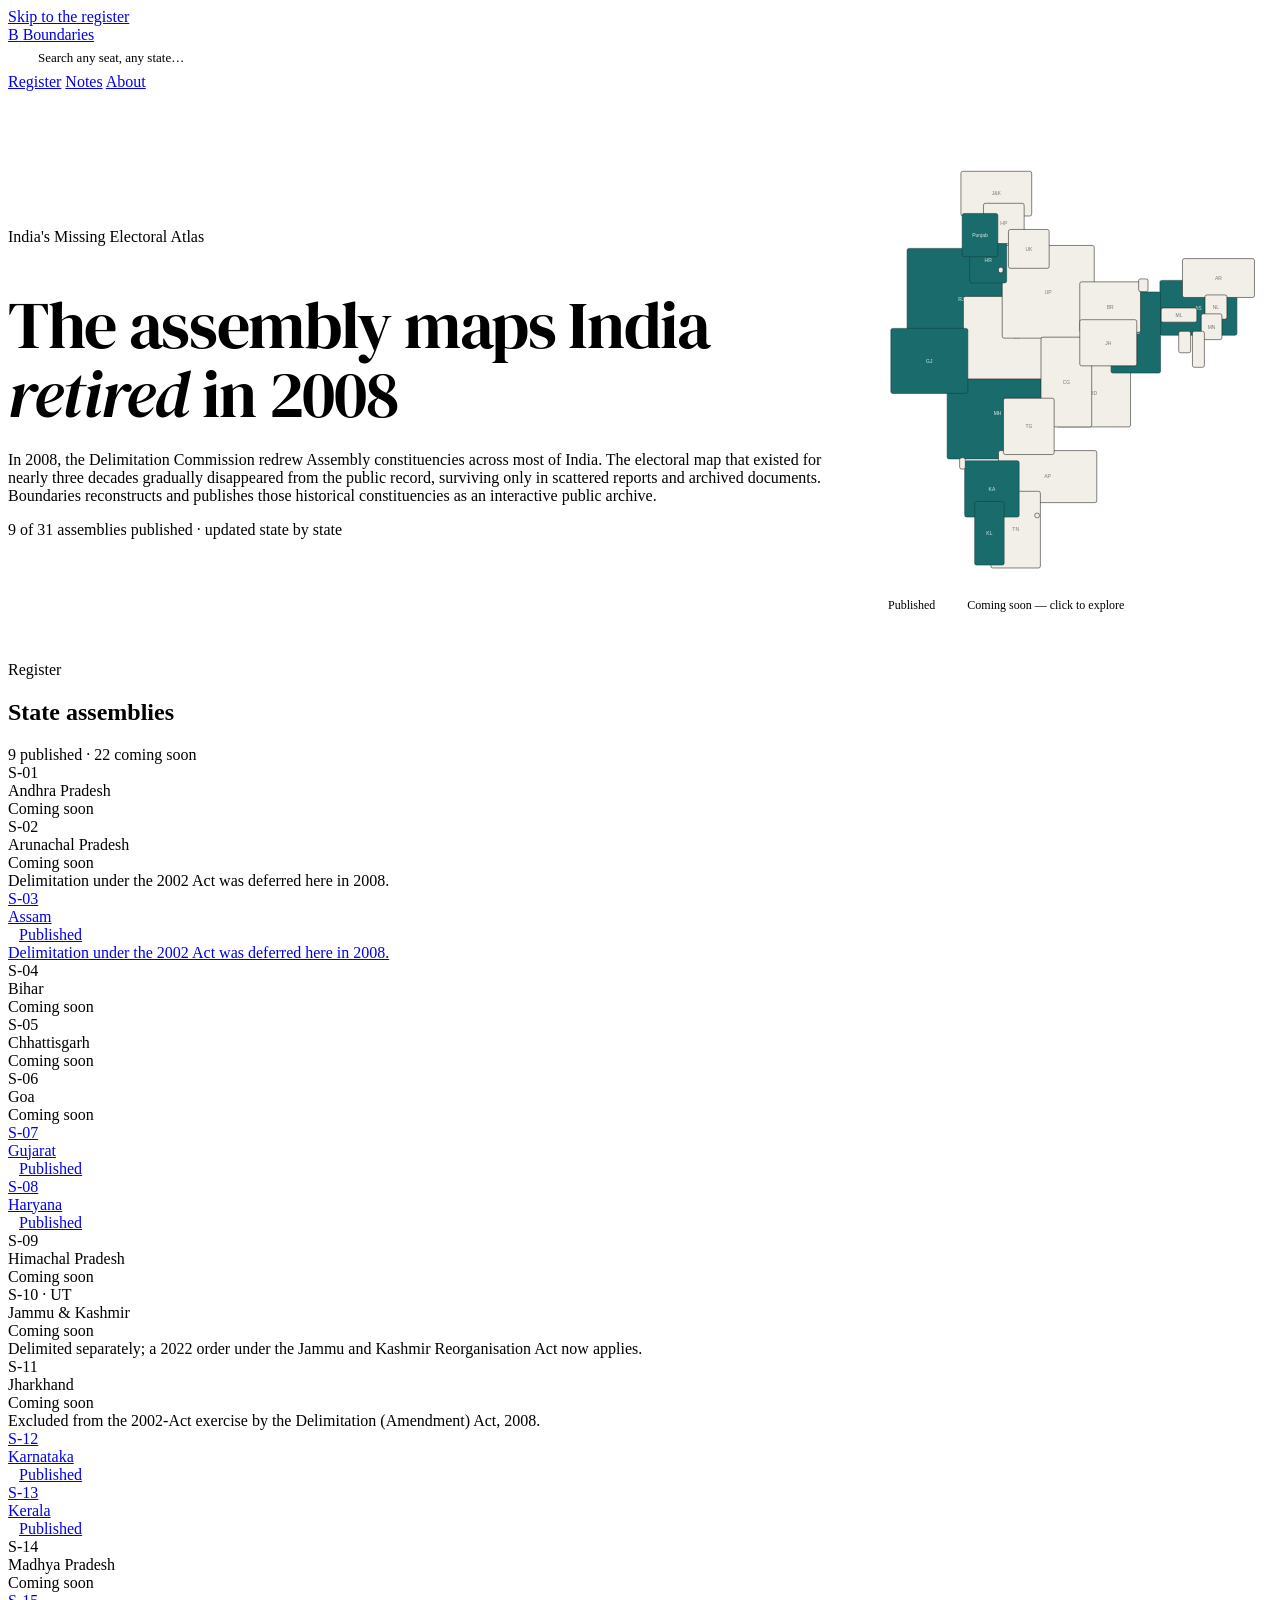
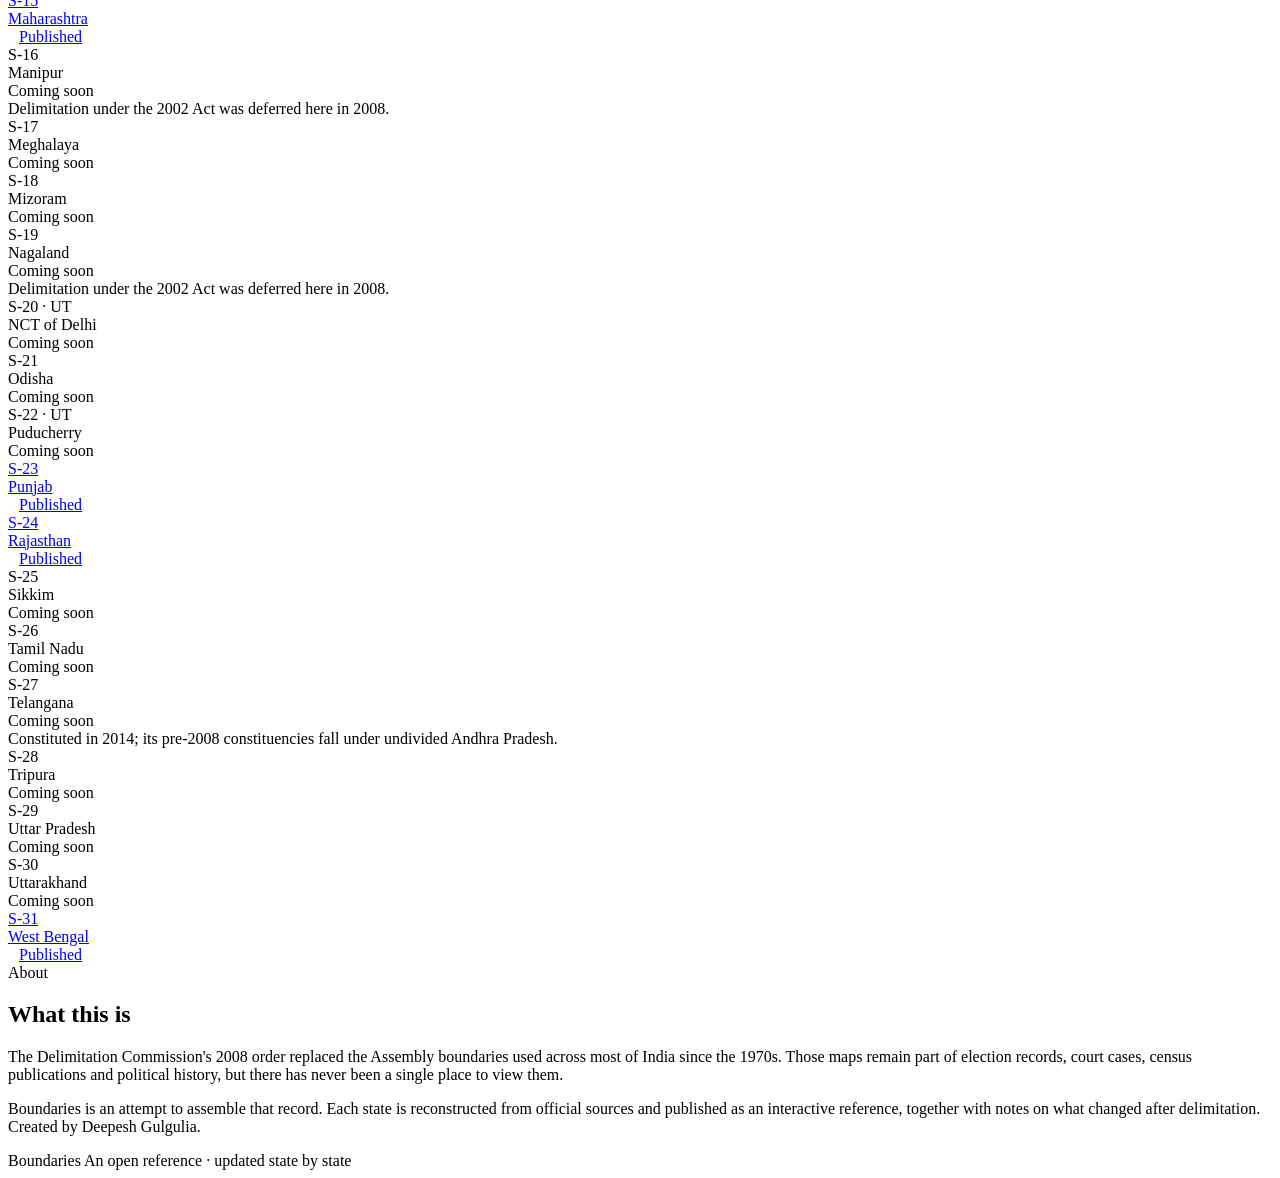
==== index.html @ ae315639 "Update index.html" ====
<!DOCTYPE html>
<html lang="en">
<head>
  <script defer src="https://cloud.umami.is/script.js" data-website-id="44fb1463-bfb2-4df5-adab-01e2e75f5865"></script>
  <meta charset="utf-8">
  <meta name="viewport" content="width=device-width, initial-scale=1">
  <title>Boundaries — Pre-2008 delimitation maps of India's state assemblies</title>
  <meta name="description" content="An open reference publishing the electoral maps of India's state legislative assemblies as they stood before the 2008 delimitation, one state at a time.">
  <link rel="icon" href="data:image/svg+xml,%3Csvg xmlns='http://www.w3.org/2000/svg' viewBox='0 0 32 32'%3E%3Crect width='32' height='32' rx='5' fill='%231c1a16'/%3E%3Ctext x='16' y='25' text-anchor='middle' font-family='Georgia,serif' font-size='20' fill='%23faf8f5'%3EB%3C/text%3E%3C/svg%3E">
  <link rel="preconnect" href="https://fonts.googleapis.com">
  <link rel="preconnect" href="https://fonts.gstatic.com" crossorigin>
  <link href="https://fonts.googleapis.com/css2?family=DM+Serif+Display:ital@0;1&family=Inter:wght@400;500;600&family=JetBrains+Mono:wght@400;500&display=swap" rel="stylesheet">
  <link rel="stylesheet" href="assets/styles.css">
  <style>
    .hero-grid {
      display: grid;
      grid-template-columns: 1fr 400px;
      gap: 48px;
      align-items: center;
      padding: 64px 0 48px;
    }
    @media (max-width: 880px) {
      .hero-grid { grid-template-columns: 1fr; }
      .hero-map-col { max-width: 320px; margin: 0 auto; }
    }

    /* animated title */
    .hero-title {
      font-family: 'DM Serif Display', Georgia, serif;
      font-weight: 400;
      font-size: clamp(40px, 5.5vw, 66px);
      line-height: 1.05;
      letter-spacing: -0.02em;
      margin-bottom: 22px;
    }
    .hero-title .w {
      display: inline-block;
      opacity: 0;
      transform: translateY(28px);
      animation: wr 0.55s cubic-bezier(0.22,1,0.36,1) forwards;
    }
    .hero-title .w:nth-child(1){animation-delay:.04s}
    .hero-title .w:nth-child(2){animation-delay:.12s}
    .hero-title .w:nth-child(3){animation-delay:.20s}
    .hero-title .w:nth-child(4){animation-delay:.28s}
    .hero-title .w:nth-child(5){animation-delay:.38s}
    .hero-title .w:nth-child(6){animation-delay:.48s}
    .hero-title .w.it { font-style: italic; color: var(--teal); }
    @keyframes wr { to { opacity:1; transform:translateY(0); } }
    @media (prefers-reduced-motion:reduce) { .hero-title .w { opacity:1; transform:none; animation:none; } }

    /* India map */
    .india-map-wrap { position: relative; }
    .india-map-wrap svg { width:100%; height:auto; display:block; }
    .map-tip {
      position: absolute;
      background: var(--ink);
      color: var(--bg);
      font-family: var(--sans);
      font-size: 12px;
      font-weight: 500;
      padding: 6px 10px;
      border-radius: var(--r);
      pointer-events: none;
      display: none;
      white-space: nowrap;
      z-index: 10;
      box-shadow: 0 4px 12px rgba(0,0,0,0.2);
    }
    .map-tip small { display:block; font-family:var(--mono); font-size:10px; opacity:.6; margin-top:2px; }
    .map-legend {
      display: flex; gap: 16px; margin-top: 12px; flex-wrap: wrap;
    }
    .map-legend span {
      display: flex; align-items: center; gap: 6px;
      font-size: 12px; color: var(--ink-70);
    }
    .dot {
      width: 10px; height: 10px; border-radius: 2px;
      border: 0.75px solid var(--ink-18);
    }
    .dot-live { background: var(--teal); border-color: #0f4040 !important; }
    .dot-soon { background: var(--surface); }

    /* improved figures */
    .figures .v { font-size: 38px !important; letter-spacing: -0.02em; }

    /* live card */
    .state-card.is-live {
      border-color: var(--teal);
      background: linear-gradient(135deg, var(--teal-lt) 0%, var(--surface) 100%);
    }
    a.state-card.is-live:hover {
      border-color: var(--teal);
      box-shadow: 0 4px 20px rgba(26,107,107,0.14);
    }
    .state-card.is-live .stamp::before {
      content: '';
      width: 6px; height: 6px;
      border-radius: 50%;
      background: var(--teal);
      display: inline-block;
      margin-right: 5px;
      animation: pulse 2s ease-in-out infinite;
    }
    @keyframes pulse {
      0%,100% { opacity:1; transform:scale(1); }
      50% { opacity:0.5; transform:scale(0.8); }
    }
  </style>
</head>
<body>
  <a class="skip" href="#register">Skip to the register</a>

  <nav class="masthead">
    <div class="wrap">
      <a href="index.html" class="masthead__mark">
        <span class="logo-b">B</span>
        <span style="letter-spacing:-0.01em">Boundaries</span>
      </a>
      <span class="masthead__links">
        <a href="#register">Register</a>
        <a href="notes.html">Notes</a>
        <a href="#about">About</a>
      </span>
    </div>
  </nav>

  <div class="wrap">
    <div class="hero-grid">
      <div>
        <div class="hero__eyebrow">Pre-2008 delimitation</div>
        <h1 class="hero-title">
          <span class="w">The&nbsp;</span><span class="w">assembly&nbsp;</span><span class="w">maps&nbsp;</span><span class="w">India&nbsp;</span><span class="w it">retired&nbsp;</span><span class="w">in&nbsp;2008</span>
        </h1>
        <p class="hero__lede">
          In 2008, the boundaries of assembly constituencies across most of India were redrawn. The maps they replaced — on which every state election of the preceding three decades had been fought — have no consolidated public source. Boundaries publishes them, one state at a time.
        </p>
        <div class="hero__meta" id="tally">Loading&hellip;</div>
      </div>

      <div class="hero-map-col">
        <div class="india-map-wrap" id="india-map-wrap">
          <div class="map-tip" id="map-tip"></div>
        </div>
        <div class="map-legend">
          <span><span class="dot dot-live"></span>Published</span>
          <span><span class="dot dot-soon"></span>Coming soon — click to explore</span>
        </div>
      </div>
    </div>
  </div>

  <main class="wrap">


    <section class="section" id="register-section">
      <div class="section__head">
        <span class="plate">Register</span>
        <h2>State assemblies</h2>
        <span class="aside" id="tally2">Loading&hellip;</span>
      </div>
      <div class="register" id="register" aria-live="polite"></div>
    </section>

    <section class="section prose" id="about">
      <div class="section__head">
        <span class="plate">About</span>
        <h2>What this is</h2>
      </div>
      <p>The boundaries in force before 2008 derive, in most states, from the orders made under the Delimitation Act, 1972. The Delimitation Act, 2002 constituted a fresh commission working to the 2001 Census, and its orders took effect from 2008. The old maps went out of print with them.</p>
      <p>Election archives, court records and constituency histories still refer to the retired constituencies constantly. This site exists so those references can be checked against the actual map. Each published state carries its pre-2008 constituency map in actual boundaries, a seat-by-seat record of what the 2008 order did to each constituency, and a short account of the state's delimitation history.</p>
    </section>
  </main>

  <footer class="colophon">
    <div class="wrap">
      <span>Boundaries</span>
      <span>An open reference &middot; updated state by state</span>
    </div>
  </footer>

  <noscript><div class="wrap"><p class="notice">This page requires JavaScript.</p></div></noscript>
  <script src="assets/search.js"></script>
  <script src="assets/home.js"></script>
  <script>
  (async function() {
    let manifest;
    try { manifest = await (await fetch('states/manifest.json')).json(); }
    catch(e) { return; }

    const states = manifest.states || [];
    const liveSet = new Set(states.filter(s => s.status === 'live').map(s => s.slug));

    // Load India SVG
    const wrap = document.getElementById('india-map-wrap');
    const tip  = document.getElementById('map-tip');
    let svgText;
    try { svgText = await (await fetch('assets/india-map.svg')).text(); }
    catch(e) { return; }

    const tmp = document.createElement('div');
    tmp.innerHTML = svgText;
    const svg = tmp.querySelector('svg');
    wrap.insertBefore(svg, tip);

    // Full names from manifest
    const nameMap = {};
    states.forEach(s => { nameMap[s.slug] = s.name; });

    svg.querySelectorAll('.state').forEach(el => {
      const slug = el.dataset.slug;
      const name = nameMap[slug] || el.dataset.name || slug;
      const isLive = liveSet.has(slug);

      if (isLive) {
        el.classList.add('live');
        el.style.cursor = 'pointer';
      }

      el.addEventListener('mouseenter', function(e) {
        tip.innerHTML = '<strong>' + name + '</strong><small>' +
          (isLive ? 'Published · click to view' : 'Coming soon') + '</small>';
        tip.style.display = 'block';
      });
      el.addEventListener('mousemove', function(e) {
        const r = wrap.getBoundingClientRect();
        let x = e.clientX - r.left + 10, y = e.clientY - r.top - 52;
        if (x + 170 > r.width) x = e.clientX - r.left - 175;
        if (y < 0) y = e.clientY - r.top + 10;
        tip.style.left = x + 'px'; tip.style.top = y + 'px';
      });
      el.addEventListener('mouseleave', function() { tip.style.display = 'none'; });
      if (isLive) {
        el.addEventListener('click', function() {
          window.location.href = 'state.html?state=' + slug;
        });
      }
    });
  })();
  </script>
</body>
</html>
---- assets/styles.css ----
/* ============================================================
   APPEND TO assets/styles.css
   Global search · Notes · reading register
   ============================================================ */

/* ---- global seat search (homepage masthead) ------------------ */

.gsearch-holder { flex: 1 1 320px; min-width: 200px; max-width: 420px; }

.gsearch { position: relative; }

.gsearch input {
  appearance: none;
  width: 100%;
  font-family: var(--sans);
  font-size: 13px;
  color: var(--ink);
  background: var(--surface);
  border: var(--border);
  border-radius: var(--r);
  padding: 6px 12px 7px 30px;
  transition: border-color 120ms, background 120ms;
}
.gsearch input::placeholder { color: var(--ink-45); }
.gsearch input:focus {
  outline: none;
  border-color: var(--teal);
  background: var(--bg);
}
.gsearch::before {
  content: '';
  position: absolute;
  left: 11px; top: 50%;
  width: 11px; height: 11px;
  margin-top: -6px;
  border: 1.4px solid var(--ink-45);
  border-radius: 50%;
  pointer-events: none;
}
.gsearch::after {
  content: '';
  position: absolute;
  left: 20px; top: 50%;
  width: 5px; height: 1.4px;
  margin-top: 3px;
  background: var(--ink-45);
  transform: rotate(45deg);
  pointer-events: none;
}

.gsearch__drop {
  display: none;
  position: absolute;
  top: calc(100% + 6px);
  left: 0; right: 0;
  background: var(--bg);
  border: 0.75px solid var(--ink);
  border-radius: var(--r);
  box-shadow: 0 8px 28px rgba(28, 26, 22, 0.16);
  z-index: 60;
  max-height: 420px;
  overflow-y: auto;
}
.gsearch__drop.is-open { display: block; }

.gsearch__msg {
  padding: 12px 14px;
  font-size: 13px;
  font-style: italic;
  color: var(--ink-45);
}

.gsearch__row {
  display: flex;
  align-items: baseline;
  gap: 9px;
  padding: 7px 12px;
  border-bottom: var(--border);
  text-decoration: none;
  color: var(--ink);
  transition: background 80ms;
}
.gsearch__row:last-child { border-bottom: none; }
.gsearch__row:hover { background: var(--teal-lt); text-decoration: none; }

.gsearch__yr {
  flex: none;
  font-family: var(--mono);
  font-size: 9px;
  letter-spacing: 0.06em;
  padding: 1px 5px;
  border-radius: 2px;
  border: 0.75px solid var(--ink-45);
  color: var(--ink-70);
}
.gsearch__yr.is-new {
  background: var(--ink);
  border-color: var(--ink);
  color: var(--bg);
}
.gsearch__no {
  flex: none;
  font-family: var(--mono);
  font-size: 10px;
  color: var(--ink-45);
  width: 26px;
}
.gsearch__nm {
  flex: 1 1 auto;
  min-width: 0;
  font-size: 13.5px;
  font-weight: 500;
  white-space: nowrap;
  overflow: hidden;
  text-overflow: ellipsis;
}
.gsearch__tag {
  font-size: 9px;
  font-weight: 600;
  letter-spacing: 0.04em;
  background: var(--ink);
  color: var(--bg);
  padding: 0 4px;
  border-radius: 2px;
  vertical-align: 1px;
}
.gsearch__tag.is-st { background: var(--green); }
.gsearch__meta {
  flex: none;
  font-size: 11.5px;
  color: var(--ink-45);
}
.gsearch__st {
  flex: none;
  font-family: var(--mono);
  font-size: 10px;
  letter-spacing: 0.04em;
  color: var(--teal);
  text-transform: uppercase;
}

@media (max-width: 760px) {
  .gsearch-holder { order: 3; flex-basis: 100%; max-width: none; }
  .masthead .wrap { height: auto; padding-top: 10px; padding-bottom: 10px; }
  .gsearch__meta, .gsearch__st { display: none; }
}

/* ---- reading register (Notes) -------------------------------- */

.reading {
  max-width: 68ch;
  margin: 0 auto;
  padding: 56px 0 24px;
}
.reading__eyebrow {
  display: inline-flex;
  align-items: center;
  gap: 8px;
  font-size: 12px;
  font-weight: 600;
  letter-spacing: 0.08em;
  text-transform: uppercase;
  color: var(--teal);
  margin-bottom: 18px;
}
.reading__eyebrow::before {
  content: '';
  width: 20px; height: 1.5px;
  background: var(--teal);
  display: block;
}
.reading h1 {
  font-family: var(--serif);
  font-weight: 400;
  font-size: clamp(34px, 4.6vw, 54px);
  line-height: 1.06;
  letter-spacing: -0.02em;
  margin-bottom: 20px;
}
.reading__lede {
  font-size: 17.5px;
  line-height: 1.7;
  color: var(--ink-70);
  margin-bottom: 28px;
}

/* body copy — the third type register */
.reading__body p {
  font-size: 16.5px;
  line-height: 1.72;
  color: var(--ink);
  margin-bottom: 20px;
}
.reading__body h2 {
  font-family: var(--serif);
  font-weight: 400;
  font-size: 26px;
  line-height: 1.2;
  letter-spacing: -0.01em;
  margin: 36px 0 12px;
}
.reading__body h3 {
  font-size: 12px;
  font-weight: 600;
  letter-spacing: 0.1em;
  text-transform: uppercase;
  color: var(--ink-45);
  margin: 30px 0 10px;
}
.reading__body a { border-bottom: 0.75px solid var(--teal-mid); }
.reading__body a:hover { text-decoration: none; border-bottom-color: var(--teal); }

/* submission card */
.submit-card {
  background: var(--surface);
  border: var(--border);
  border-left: 3px solid var(--teal);
  border-radius: var(--r);
  padding: 24px 26px;
  margin: 30px 0;
}
.submit-card p { font-size: 16px; line-height: 1.68; margin-bottom: 14px; }
.submit-card p:last-child { margin-bottom: 0; }
.submit-card .addr {
  display: inline-block;
  font-family: var(--mono);
  font-size: 15px;
  letter-spacing: -0.01em;
  color: var(--teal);
  background: var(--bg);
  border: var(--border);
  border-radius: var(--r);
  padding: 7px 14px;
  margin: 4px 0 2px;
}
.submit-card .addr:hover { border-color: var(--teal); text-decoration: none; }
.submit-card .pending {
  font-family: var(--mono);
  font-size: 11px;
  letter-spacing: 0.06em;
  text-transform: uppercase;
  color: var(--ink-45);
  border-top: var(--border);
  padding-top: 14px;
  margin-top: 18px;
  display: block;
}
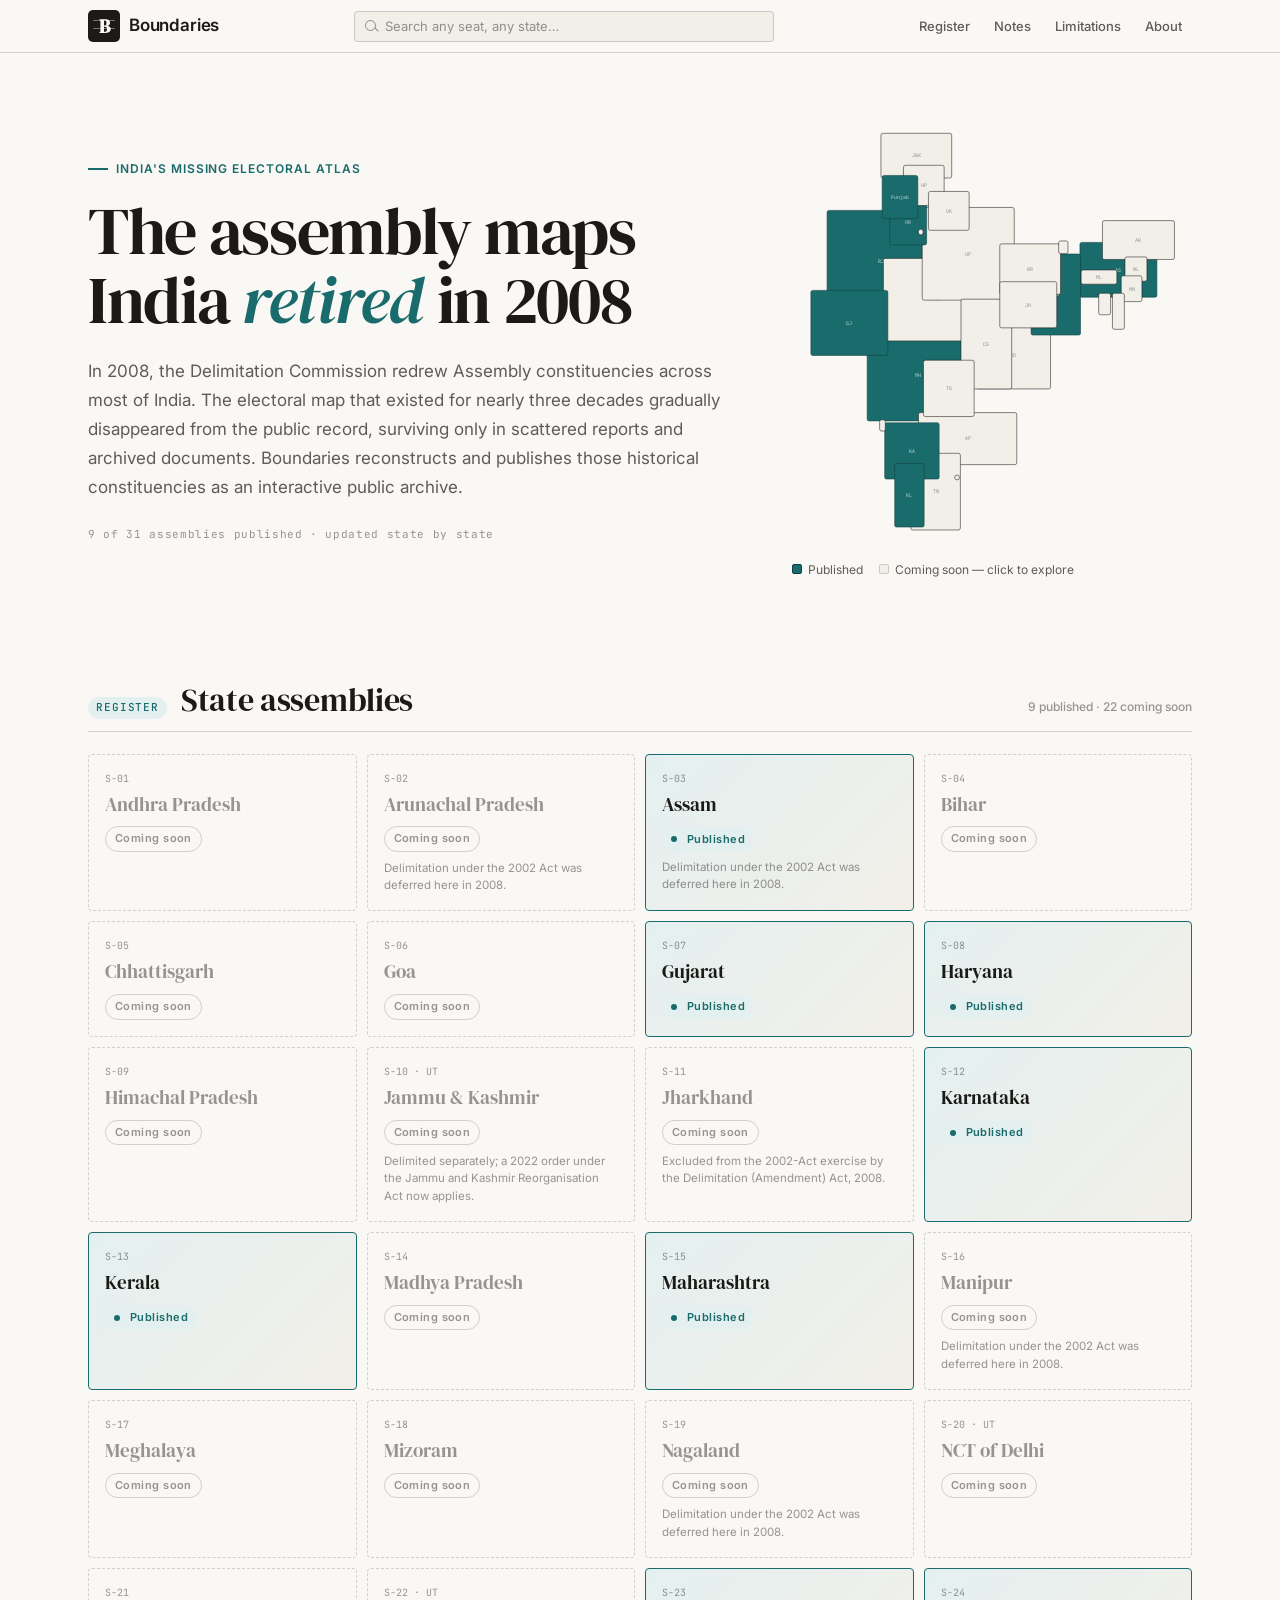
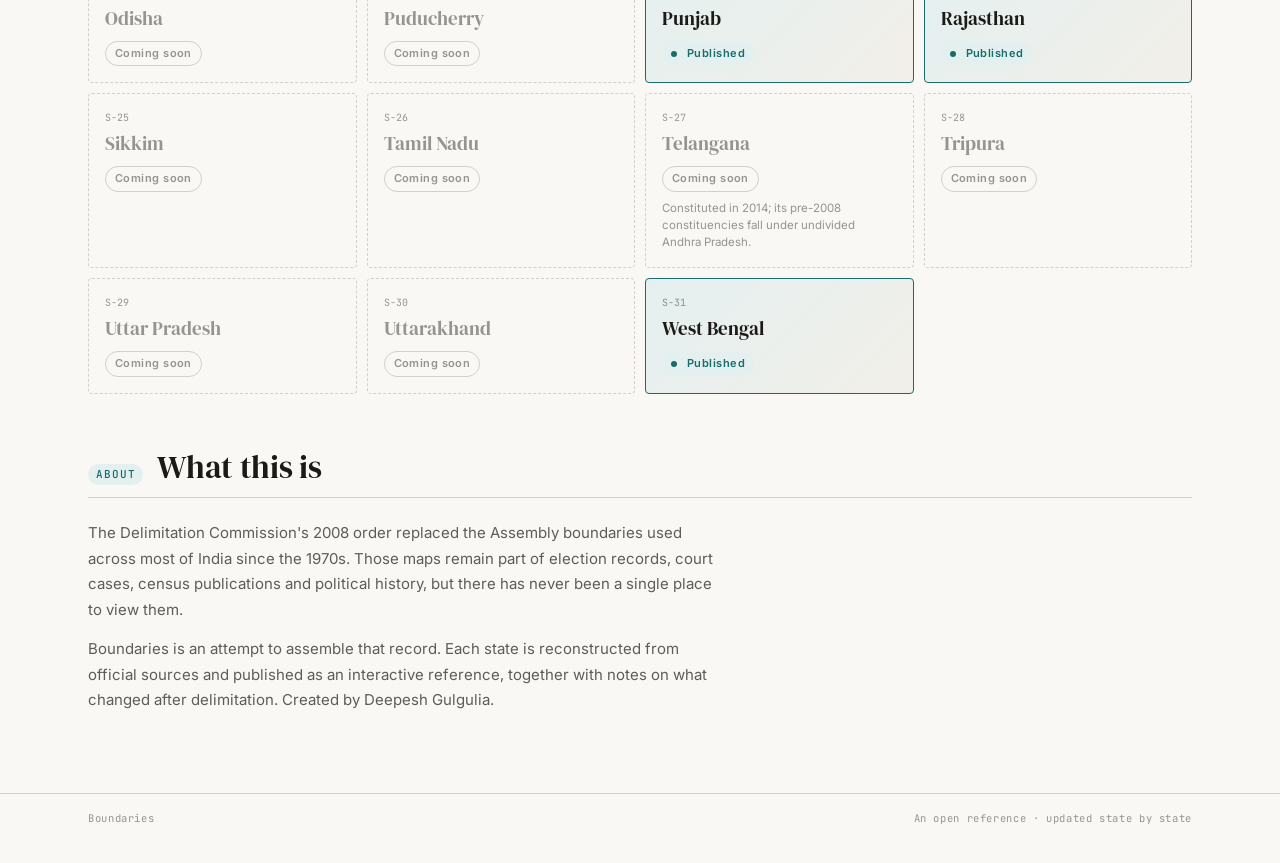
==== commit 2748fead: "Update index.html" ====
--- a/index.html
+++ b/index.html
@@ -121,6 +121,7 @@
       <span class="masthead__links">
         <a href="#register">Register</a>
         <a href="notes.html">Notes</a>
+        <a href="limitations.html">Limitations</a>
         <a href="#about">About</a>
       </span>
     </div>
--- a/assets/styles.css
+++ b/assets/styles.css
@@ -1,5 +1,931 @@
 /* ============================================================
-   APPEND TO assets/styles.css
+   Boundaries — design system v2
+   Warm cream · deep charcoal · teal accent · Inter + DM Serif + JetBrains Mono
+   ============================================================ */
+
+@import url('https://fonts.googleapis.com/css2?family=DM+Serif+Display:ital@0;1&family=Inter:wght@400;500;600&family=JetBrains+Mono:wght@400;500&display=swap');
+
+:root {
+  --bg:       #faf8f5;
+  --surface:  #f2efe9;
+  --surface2: #e8e4db;
+  --ink:      #1c1a16;
+  --ink-70:   rgba(28, 26, 22, 0.70);
+  --ink-45:   rgba(28, 26, 22, 0.45);
+  --ink-18:   rgba(28, 26, 22, 0.18);
+  --ink-08:   rgba(28, 26, 22, 0.08);
+  --teal:     #1a6b6b;
+  --teal-lt:  #e4f0f0;
+  --teal-mid: rgba(26, 107, 107, 0.18);
+  --red:      #c0503a;
+  --amber:    #9a6b00;
+  --green:    #2d6a3f;
+
+  --serif:  'DM Serif Display', Georgia, serif;
+  --sans:   'Inter', system-ui, -apple-system, sans-serif;
+  --mono:   'JetBrains Mono', ui-monospace, monospace;
+
+  --r:      4px;
+  --r-pill: 999px;
+  --measure: 1160px;
+  --border: 0.75px solid var(--ink-18);
+}
+
+*, *::before, *::after { box-sizing: border-box; margin: 0; padding: 0; }
+
+html, body {
+  background: var(--bg);
+  color: var(--ink);
+  font-family: var(--sans);
+  font-size: 15px;
+  line-height: 1.6;
+  -webkit-font-smoothing: antialiased;
+}
+
+a { color: var(--teal); text-decoration: none; }
+a:hover { text-decoration: underline; text-underline-offset: 3px; }
+::selection { background: var(--teal-lt); }
+
+.wrap { max-width: var(--measure); margin: 0 auto; padding: 0 28px; }
+@media (max-width: 600px) { .wrap { padding: 0 16px; } }
+
+/* ---- masthead ------------------------------------------------- */
+
+.masthead {
+  position: sticky;
+  top: 0;
+  z-index: 40;
+  background: rgba(250, 248, 245, 0.88);
+  backdrop-filter: blur(12px);
+  -webkit-backdrop-filter: blur(12px);
+  border-bottom: var(--border);
+}
+.masthead .wrap {
+  display: flex;
+  align-items: center;
+  justify-content: space-between;
+  gap: 16px;
+  height: 52px;
+  flex-wrap: wrap;
+}
+.masthead__mark {
+  display: flex;
+  align-items: center;
+  gap: 10px;
+  font-family: var(--sans);
+  font-size: 15px;
+  font-weight: 600;
+  letter-spacing: -0.01em;
+  color: var(--ink);
+  text-decoration: none;
+}
+.masthead__mark .logo-b {
+  width: 28px;
+  height: 28px;
+  background: var(--ink);
+  color: var(--bg);
+  border-radius: var(--r);
+  display: flex;
+  align-items: center;
+  justify-content: center;
+  font-family: var(--serif);
+  font-size: 16px;
+  line-height: 1;
+  flex: none;
+}
+.masthead__links {
+  display: flex;
+  align-items: center;
+  gap: 4px;
+  flex-wrap: wrap;
+}
+.masthead__links a {
+  font-size: 13px;
+  font-weight: 500;
+  color: var(--ink-70);
+  padding: 5px 10px;
+  border-radius: var(--r);
+  transition: background 100ms, color 100ms;
+  text-decoration: none;
+}
+.masthead__links a:hover { background: var(--ink-08); color: var(--ink); }
+
+/* ---- hero ----------------------------------------------------- */
+
+.hero { padding: 64px 0 40px; }
+.hero__eyebrow {
+  display: inline-flex;
+  align-items: center;
+  gap: 8px;
+  font-size: 12px;
+  font-weight: 600;
+  letter-spacing: 0.08em;
+  text-transform: uppercase;
+  color: var(--teal);
+  margin-bottom: 18px;
+}
+.hero__eyebrow::before {
+  content: '';
+  width: 20px;
+  height: 1.5px;
+  background: var(--teal);
+  display: block;
+}
+.hero h1 {
+  font-family: var(--serif);
+  font-weight: 400;
+  font-size: clamp(36px, 5.5vw, 62px);
+  line-height: 1.06;
+  letter-spacing: -0.02em;
+  max-width: 18ch;
+  margin-bottom: 20px;
+}
+.hero h1 em {
+  font-style: italic;
+  color: var(--ink-70);
+}
+.hero__lede {
+  font-size: 17px;
+  line-height: 1.7;
+  color: var(--ink-70);
+  max-width: 62ch;
+  margin-bottom: 24px;
+}
+.hero__meta {
+  font-family: var(--mono);
+  font-size: 11px;
+  letter-spacing: 0.06em;
+  color: var(--ink-45);
+}
+
+/* plate nav */
+.plate-nav {
+  display: flex;
+  flex-wrap: wrap;
+  gap: 4px;
+  margin-top: 28px;
+}
+.plate-nav a {
+  font-size: 12px;
+  font-weight: 500;
+  color: var(--ink-70);
+  padding: 5px 12px;
+  border-radius: var(--r-pill);
+  border: var(--border);
+  background: var(--surface);
+  transition: background 100ms, color 100ms, border-color 100ms;
+  text-decoration: none;
+}
+.plate-nav a:hover { background: var(--ink); color: var(--bg); border-color: var(--ink); }
+
+/* ---- figures strip -------------------------------------------- */
+
+.figures {
+  display: grid;
+  grid-template-columns: repeat(auto-fit, minmax(140px, 1fr));
+  border-top: var(--border);
+  border-bottom: var(--border);
+  margin: 12px 0 44px;
+}
+.figures > div {
+  padding: 18px 20px 16px 0;
+  border-right: var(--border);
+}
+.figures > div:last-child { border-right: none; }
+.figures > div + div { padding-left: 20px; }
+.figures .v {
+  font-family: var(--serif);
+  font-size: 32px;
+  line-height: 1.1;
+  color: var(--ink);
+  margin-bottom: 4px;
+}
+.figures .k {
+  font-size: 11px;
+  font-weight: 600;
+  letter-spacing: 0.06em;
+  text-transform: uppercase;
+  color: var(--ink-45);
+}
+
+/* ---- section headings ----------------------------------------- */
+
+.section { margin: 56px 0; }
+.section__head {
+  display: flex;
+  align-items: baseline;
+  gap: 14px;
+  flex-wrap: wrap;
+  border-bottom: var(--border);
+  padding-bottom: 12px;
+  margin-bottom: 22px;
+}
+.section__head .plate {
+  font-family: var(--mono);
+  font-size: 11px;
+  font-weight: 500;
+  letter-spacing: 0.08em;
+  text-transform: uppercase;
+  color: var(--teal);
+  background: var(--teal-lt);
+  padding: 2px 8px;
+  border-radius: var(--r-pill);
+}
+.section__head h2 {
+  font-family: var(--serif);
+  font-weight: 400;
+  font-size: clamp(22px, 2.8vw, 32px);
+  line-height: 1.1;
+  letter-spacing: -0.01em;
+}
+.section__head .aside {
+  margin-left: auto;
+  font-size: 12px;
+  font-weight: 500;
+  color: var(--ink-45);
+}
+.section > p, .prose p {
+  max-width: 70ch;
+  color: var(--ink-70);
+  margin-bottom: 14px;
+  font-size: 15px;
+  line-height: 1.7;
+}
+
+/* ---- survey sheet --------------------------------------------- */
+
+.sheet {
+  background: var(--surface);
+  border: var(--border);
+  border-radius: var(--r);
+  overflow: hidden;
+}
+.sheet__title {
+  text-align: center;
+  padding: 20px 20px 16px;
+  border-bottom: var(--border);
+  background: var(--bg);
+}
+.sheet__title .t1 {
+  font-family: var(--serif);
+  font-size: 22px;
+  font-weight: 400;
+  letter-spacing: 0.08em;
+}
+.sheet__title .t2 {
+  font-size: 11px;
+  font-weight: 600;
+  letter-spacing: 0.08em;
+  text-transform: uppercase;
+  color: var(--ink-70);
+  margin-top: 4px;
+}
+.sheet__title .t3 {
+  font-family: var(--mono);
+  font-size: 10px;
+  letter-spacing: 0.06em;
+  text-transform: uppercase;
+  color: var(--ink-45);
+  margin-top: 6px;
+}
+
+/* ---- map stage ------------------------------------------------- */
+
+.map-grid {
+  display: grid;
+  grid-template-columns: minmax(0, 7fr) minmax(280px, 4fr);
+  gap: 16px;
+  align-items: start;
+}
+@media (max-width: 920px) { .map-grid { grid-template-columns: 1fr; } }
+
+.controls {
+  display: flex;
+  flex-wrap: wrap;
+  gap: 8px 16px;
+  align-items: center;
+  margin-bottom: 14px;
+}
+.controls .group {
+  display: flex;
+  align-items: center;
+  gap: 6px;
+}
+.controls .group > span {
+  font-size: 11px;
+  font-weight: 600;
+  letter-spacing: 0.06em;
+  text-transform: uppercase;
+  color: var(--ink-45);
+}
+
+.tbtn {
+  appearance: none;
+  background: var(--surface);
+  border: var(--border);
+  border-radius: var(--r-pill);
+  color: var(--ink-70);
+  font-family: var(--sans);
+  font-size: 12px;
+  font-weight: 500;
+  padding: 5px 14px;
+  cursor: pointer;
+  transition: background 100ms, color 100ms, border-color 100ms;
+}
+.tbtn:hover { background: var(--surface2); color: var(--ink); }
+.tbtn[aria-pressed="true"] {
+  background: var(--ink);
+  border-color: var(--ink);
+  color: var(--bg);
+}
+
+.map-stage { position: relative; width: 100%; }
+.map-stage > div { position: relative; }
+.map-stage .layer-post { position: absolute; inset: 0; }
+
+.map-stage svg { display: block; width: 100%; height: auto; }
+.map-stage > div:not(.map-tip) { position: absolute; inset: 0; }
+.map-stage > .layer-base { position: relative; }
+
+svg .ac {
+  fill: var(--bg);
+  stroke: var(--ink);
+  stroke-width: 0.6;
+  cursor: pointer;
+  transition: fill 100ms;
+}
+svg .ac:hover { fill: var(--teal-lt); }
+svg .ac.is-selected { stroke-width: 2; fill: var(--teal-mid); }
+svg .ac.ac-approx { stroke-dasharray: 5 3; }
+svg .ac.is-linked { fill: var(--teal-lt) !important; stroke: var(--teal) !important; }
+svg.as-outline .ac {
+  fill: none;
+  stroke: var(--ink);
+  stroke-width: 1;
+  pointer-events: none;
+}
+
+.map-tip {
+  position: absolute;
+  z-index: 10;
+  pointer-events: none;
+  background: var(--ink);
+  color: var(--bg);
+  padding: 8px 12px;
+  border-radius: var(--r);
+  max-width: 240px;
+  font-size: 13px;
+  line-height: 1.45;
+  display: none;
+  box-shadow: 0 4px 16px rgba(0,0,0,0.18);
+}
+.map-tip .n {
+  font-family: var(--mono);
+  font-size: 10px;
+  letter-spacing: 0.06em;
+  opacity: 0.6;
+  text-transform: uppercase;
+}
+.map-tip .r { font-size: 12px; margin-top: 2px; opacity: 0.8; }
+
+/* ---- panel ---------------------------------------------------- */
+
+.panel {
+  background: var(--surface);
+  border: var(--border);
+  border-radius: var(--r);
+  padding: 18px;
+  position: sticky;
+  top: 68px;
+  max-height: calc(100vh - 84px);
+  overflow-y: auto;
+}
+.panel .eyebrow {
+  font-family: var(--mono);
+  font-size: 10px;
+  font-weight: 500;
+  letter-spacing: 0.1em;
+  text-transform: uppercase;
+  color: var(--ink-45);
+  margin-bottom: 4px;
+}
+.panel h3 {
+  font-family: var(--serif);
+  font-size: 22px;
+  font-weight: 400;
+  line-height: 1.2;
+  letter-spacing: -0.01em;
+  margin: 6px 0 2px;
+}
+.panel .sub {
+  font-size: 12px;
+  font-weight: 500;
+  color: var(--ink-45);
+  margin-bottom: 12px;
+}
+.panel dl { margin-top: 12px; }
+.panel dt {
+  font-size: 10px;
+  font-weight: 600;
+  letter-spacing: 0.08em;
+  text-transform: uppercase;
+  color: var(--ink-45);
+  border-bottom: var(--border);
+  padding-bottom: 3px;
+  margin: 12px 0 5px;
+}
+.panel dd { font-size: 13.5px; line-height: 1.55; color: var(--ink-70); }
+.panel .empty { color: var(--ink-45); font-style: italic; }
+.panel .hint { font-size: 13px; color: var(--ink-45); font-style: italic; line-height: 1.6; }
+.panel .succ { display: flex; flex-wrap: wrap; gap: 6px; margin-top: 5px; }
+.panel .succ a {
+  font-size: 12px;
+  font-weight: 500;
+  color: var(--teal);
+  border: 0.75px solid var(--teal);
+  padding: 2px 9px;
+  border-radius: var(--r-pill);
+  text-decoration: none;
+  transition: background 100ms;
+}
+.panel .succ a:hover { background: var(--teal-lt); }
+
+.badge {
+  display: inline-block;
+  font-size: 10px;
+  font-weight: 600;
+  letter-spacing: 0.06em;
+  background: var(--ink);
+  color: var(--bg);
+  padding: 1px 6px;
+  border-radius: 3px;
+  vertical-align: 2px;
+  margin-left: 6px;
+}
+
+/* ---- region table --------------------------------------------- */
+
+table.regions {
+  width: 100%;
+  border-collapse: collapse;
+  background: var(--surface);
+  border: var(--border);
+  border-radius: var(--r);
+  overflow: hidden;
+}
+table.regions th, table.regions td {
+  padding: 9px 14px;
+  border-bottom: var(--border);
+  text-align: left;
+}
+table.regions thead th {
+  font-size: 11px;
+  font-weight: 600;
+  letter-spacing: 0.06em;
+  text-transform: uppercase;
+  color: var(--ink-45);
+  background: var(--bg);
+}
+table.regions td { font-family: var(--mono); font-size: 13px; }
+table.regions td:first-child, table.regions tbody th {
+  font-family: var(--sans);
+  font-size: 14px;
+  font-weight: 500;
+  color: var(--ink);
+}
+.table-note { font-size: 12px; color: var(--ink-45); margin-top: 8px; font-style: italic; }
+
+/* ---- constituency index --------------------------------------- */
+
+.idx { display: grid; grid-template-columns: repeat(auto-fill, minmax(220px, 1fr)); gap: 24px; }
+.idx > div { }
+.idx h3 {
+  font-size: 11px;
+  font-weight: 600;
+  letter-spacing: 0.08em;
+  text-transform: uppercase;
+  color: var(--ink-45);
+  border-bottom: var(--border);
+  padding-bottom: 6px;
+  margin-bottom: 6px;
+  display: flex;
+  justify-content: space-between;
+}
+.idx h3 .count { font-family: var(--mono); font-weight: 400; }
+.idx ul { list-style: none; }
+.idx button {
+  appearance: none;
+  background: none;
+  border: none;
+  width: 100%;
+  text-align: left;
+  display: flex;
+  gap: 8px;
+  align-items: baseline;
+  padding: 3px 6px;
+  border-radius: var(--r);
+  cursor: pointer;
+  font-family: var(--sans);
+  font-size: 13.5px;
+  color: var(--ink);
+  transition: background 80ms;
+}
+.idx button:hover { background: var(--ink-08); }
+.idx button.is-selected { background: var(--ink); color: var(--bg); }
+.idx .no {
+  font-family: var(--mono);
+  font-size: 10px;
+  color: var(--ink-45);
+  min-width: 24px;
+}
+.idx button.is-selected .no { color: rgba(250,248,245,0.55); }
+.idx .sc {
+  font-size: 9px;
+  font-weight: 600;
+  letter-spacing: 0.06em;
+  border: 0.75px solid currentColor;
+  padding: 0 4px;
+  border-radius: 2px;
+  margin-left: auto;
+  color: var(--ink-45);
+}
+.idx button.is-selected .sc { color: rgba(250,248,245,0.55); }
+
+/* ---- homepage register ---------------------------------------- */
+
+.register {
+  display: grid;
+  grid-template-columns: repeat(auto-fill, minmax(220px, 1fr));
+  gap: 10px;
+}
+.state-card {
+  display: block;
+  position: relative;
+  background: var(--surface);
+  border: var(--border);
+  border-radius: var(--r);
+  padding: 16px;
+  text-decoration: none;
+  transition: box-shadow 120ms, transform 120ms, border-color 120ms;
+  color: var(--ink);
+}
+a.state-card:hover {
+  border-color: var(--ink-45);
+  box-shadow: 0 4px 16px rgba(28,26,22,0.08);
+  transform: translateY(-1px);
+}
+.state-card.is-soon {
+  background: transparent;
+  border-style: dashed;
+  border-color: var(--ink-18);
+}
+.state-card .serial {
+  font-family: var(--mono);
+  font-size: 10px;
+  color: var(--ink-45);
+  margin-bottom: 6px;
+}
+.state-card .name {
+  font-family: var(--serif);
+  font-size: 19px;
+  font-weight: 400;
+  line-height: 1.2;
+  margin-bottom: 10px;
+}
+.state-card.is-soon .name { color: var(--ink-45); }
+.state-card .stamp {
+  display: inline-flex;
+  align-items: center;
+  gap: 5px;
+  font-size: 11px;
+  font-weight: 600;
+  letter-spacing: 0.04em;
+  color: var(--teal);
+  background: var(--teal-lt);
+  padding: 3px 9px;
+  border-radius: var(--r-pill);
+}
+.state-card.is-soon .stamp {
+  color: var(--ink-45);
+  background: transparent;
+  border: var(--border);
+}
+.state-card .stamp::before {
+  content: '';
+  width: 6px;
+  height: 6px;
+  border-radius: 50%;
+  background: var(--teal);
+  display: block;
+}
+.state-card.is-soon .stamp::before { display: none; }
+.state-card .note {
+  font-size: 11.5px;
+  line-height: 1.5;
+  color: var(--ink-45);
+  margin-top: 8px;
+}
+
+/* ---- chips ---------------------------------------------------- */
+
+.chip {
+  appearance: none;
+  background: var(--surface);
+  border: var(--border);
+  border-radius: var(--r-pill);
+  color: var(--ink-70);
+  font-family: var(--sans);
+  font-size: 12px;
+  font-weight: 500;
+  padding: 5px 13px;
+  cursor: pointer;
+  transition: background 100ms, color 100ms, border-color 100ms;
+  display: inline-flex;
+  align-items: center;
+  gap: 5px;
+}
+.chip:hover { background: var(--surface2); color: var(--ink); }
+.chip[aria-pressed="true"] {
+  background: var(--ink);
+  border-color: var(--ink);
+  color: var(--bg);
+}
+
+/* ---- tile states ---------------------------------------------- */
+
+.t4tile { transition: box-shadow 80ms; }
+.t4tile:hover { box-shadow: 0 0 0 2px var(--ink) !important; }
+.tile-selected { box-shadow: 0 0 0 2.5px var(--ink) !important; }
+.tile-linked { box-shadow: 0 0 0 2px var(--teal) !important; }
+
+/* ---- p3 side-by-side ------------------------------------------ */
+
+.p3-grid {
+  display: grid;
+  grid-template-columns: minmax(0,1fr) minmax(0,1fr) 320px;
+  gap: 16px;
+  align-items: start;
+}
+@media (max-width: 1100px) { .p3-grid { grid-template-columns: 1fr 1fr; } }
+@media (max-width: 1100px) { .p3-grid aside { grid-column: 1/-1; position: static; max-height: none; } }
+@media (max-width: 700px) { .p3-grid { grid-template-columns: 1fr; } }
+
+/* ---- p4 tile grid --------------------------------------------- */
+
+.p4-grid {
+  display: grid;
+  grid-template-columns: minmax(0,1fr) minmax(0,1fr) 320px;
+  gap: 16px;
+  align-items: start;
+}
+@media (max-width: 1200px) { .p4-grid { grid-template-columns: 1fr 1fr; } }
+@media (max-width: 1200px) { .p4-grid aside { grid-column: 1/-1; position: static; max-height: none; } }
+@media (max-width: 700px) { .p4-grid { grid-template-columns: 1fr; } }
+
+/* ---- neighbour labels ----------------------------------------- */
+
+.nbr-label {
+  font-family: var(--sans);
+  font-size: 15px;
+  font-weight: 600;
+  letter-spacing: 0.3em;
+  fill: rgba(28, 26, 22, 0.28);
+  pointer-events: none;
+}
+@media (max-width: 700px) { .nbr-label { font-size: 11px; letter-spacing: 0.2em; } }
+
+/* ---- lists ---------------------------------------------------- */
+
+.ruled-list { list-style: none; max-width: 72ch; }
+.ruled-list li {
+  display: flex;
+  gap: 10px;
+  font-size: 13.5px;
+  line-height: 1.6;
+  color: var(--ink-70);
+  padding: 7px 0;
+  border-bottom: var(--border);
+}
+.ruled-list li::before { content: "\2014"; flex: none; color: var(--ink-45); }
+
+.notice {
+  background: var(--surface);
+  border: var(--border);
+  border-left: 3px solid var(--teal);
+  border-radius: var(--r);
+  padding: 12px 16px;
+  font-size: 13.5px;
+  color: var(--ink-70);
+  max-width: 72ch;
+  margin: 14px 0;
+}
+
+/* ---- footer --------------------------------------------------- */
+
+footer.colophon {
+  border-top: var(--border);
+  margin-top: 80px;
+  padding: 16px 0 36px;
+}
+footer.colophon .wrap {
+  display: flex;
+  justify-content: space-between;
+  gap: 16px;
+  flex-wrap: wrap;
+  font-family: var(--mono);
+  font-size: 10.5px;
+  letter-spacing: 0.06em;
+  color: var(--ink-45);
+}
+
+/* ---- skip link ------------------------------------------------ */
+
+.skip {
+  position: absolute;
+  left: -9999px;
+}
+.skip:focus {
+  left: 16px;
+  top: 10px;
+  background: var(--ink);
+  color: var(--bg);
+  padding: 8px 14px;
+  border-radius: var(--r);
+  z-index: 100;
+  font-size: 13px;
+}
+
+/* ---- accessibility -------------------------------------------- */
+
+:focus-visible {
+  outline: 2px solid var(--teal);
+  outline-offset: 2px;
+}
+
+@media (prefers-reduced-motion: reduce) {
+  *, *::before, *::after { transition: none !important; }
+}
+
+/* ---- logo / masthead refinements --------------------------------- */
+.masthead__mark {
+  font-size: 17px !important;
+  letter-spacing: -0.02em;
+  gap: 9px !important;
+}
+.masthead__mark .logo-b {
+  width: 32px !important;
+  height: 32px !important;
+  font-size: 19px !important;
+  border-radius: 5px !important;
+  background: var(--ink) !important;
+  color: var(--bg) !important;
+  font-family: 'DM Serif Display', Georgia, serif !important;
+  position: relative;
+}
+/* boundary lines inside logo B */
+.masthead__mark .logo-b::before,
+.masthead__mark .logo-b::after {
+  content: '';
+  position: absolute;
+  left: 5px;
+  right: 5px;
+  height: 0.75px;
+  background: rgba(250,248,245,0.4);
+}
+.masthead__mark .logo-b::before { top: 10px; }
+.masthead__mark .logo-b::after  { top: 18px; }
+
+/* ---- schematic India map ----------------------------------------- */
+.india-map-wrap svg .state {
+  fill: var(--surface);
+  stroke: var(--ink);
+  stroke-width: 0.7px;
+  transition: fill 120ms;
+}
+.india-map-wrap svg .state.live {
+  fill: var(--teal);
+  stroke: #0f4040;
+}
+.india-map-wrap svg text.slabel {
+  fill: var(--ink-45);
+  font-family: var(--mono);
+  font-size: 6.5px;
+  pointer-events: none;
+}
+.india-map-wrap svg .state.live + text.slabel {
+  fill: rgba(250,248,245,0.75);
+}
+
+/* ---- state page hero -------------------------------------------- */
+
+.state-hero {
+  display: grid;
+  grid-template-columns: 1fr 380px;
+  gap: 48px;
+  align-items: center;
+  padding: 56px 0 40px;
+}
+@media (max-width: 900px) {
+  .state-hero { grid-template-columns: 1fr; }
+  .state-hero__map { order: -1; max-width: 340px; }
+}
+
+.state-hero__h1 {
+  font-family: var(--serif);
+  font-weight: 400;
+  font-size: clamp(34px, 4.8vw, 58px);
+  line-height: 1.06;
+  letter-spacing: -0.02em;
+  margin-bottom: 18px;
+}
+
+.state-hero__map { position: relative; }
+
+.state-hero__map-inner { position: relative; }
+
+.hero-map-sheet {
+  background: var(--surface);
+  border: var(--border);
+  border-radius: var(--r);
+  overflow: hidden;
+  position: relative;
+}
+
+.hero-map-label {
+  padding: 8px 12px 6px;
+  border-bottom: var(--border);
+  background: var(--bg);
+}
+
+.hero-pre-map {
+  position: relative;
+  padding: 8px;
+}
+.hero-pre-map svg {
+  display: block;
+  width: 100%;
+  height: auto;
+}
+.hero-pre-map svg .ac {
+  stroke-width: 0.4;
+  cursor: pointer;
+  transition: fill 80ms;
+}
+.hero-pre-map svg .ac:hover { filter: brightness(0.92); }
+
+.hero-map-tip {
+  position: absolute;
+  background: var(--ink);
+  color: var(--bg);
+  font-family: var(--sans);
+  font-size: 12px;
+  font-weight: 500;
+  padding: 5px 9px;
+  border-radius: var(--r);
+  pointer-events: none;
+  display: none;
+  white-space: nowrap;
+  z-index: 20;
+  box-shadow: 0 4px 12px rgba(0,0,0,0.2);
+}
+.hero-map-tip small {
+  display: block;
+  font-family: var(--mono);
+  font-size: 10px;
+  opacity: 0.6;
+  margin-top: 1px;
+}
+
+.hero-stat-pills {
+  display: flex;
+  gap: 8px;
+  margin-top: 10px;
+}
+.hero-pill {
+  flex: 1;
+  background: var(--surface);
+  border: var(--border);
+  border-radius: var(--r);
+  padding: 10px 12px;
+  display: flex;
+  flex-direction: column;
+  gap: 3px;
+}
+.hero-pill__v {
+  font-family: var(--serif);
+  font-size: 22px;
+  line-height: 1;
+  letter-spacing: -0.02em;
+}
+.hero-pill__k {
+  font-size: 10px;
+  font-weight: 600;
+  letter-spacing: 0.06em;
+  text-transform: uppercase;
+  color: var(--ink-45);
+}
+
+/* ============================================================
    Global search · Notes · reading register
    ============================================================ */
 
@@ -184,7 +1110,7 @@
   margin-bottom: 28px;
 }
 
-/* body copy — the third type register */
+/* body copy: the third type register */
 .reading__body p {
   font-size: 16.5px;
   line-height: 1.72;
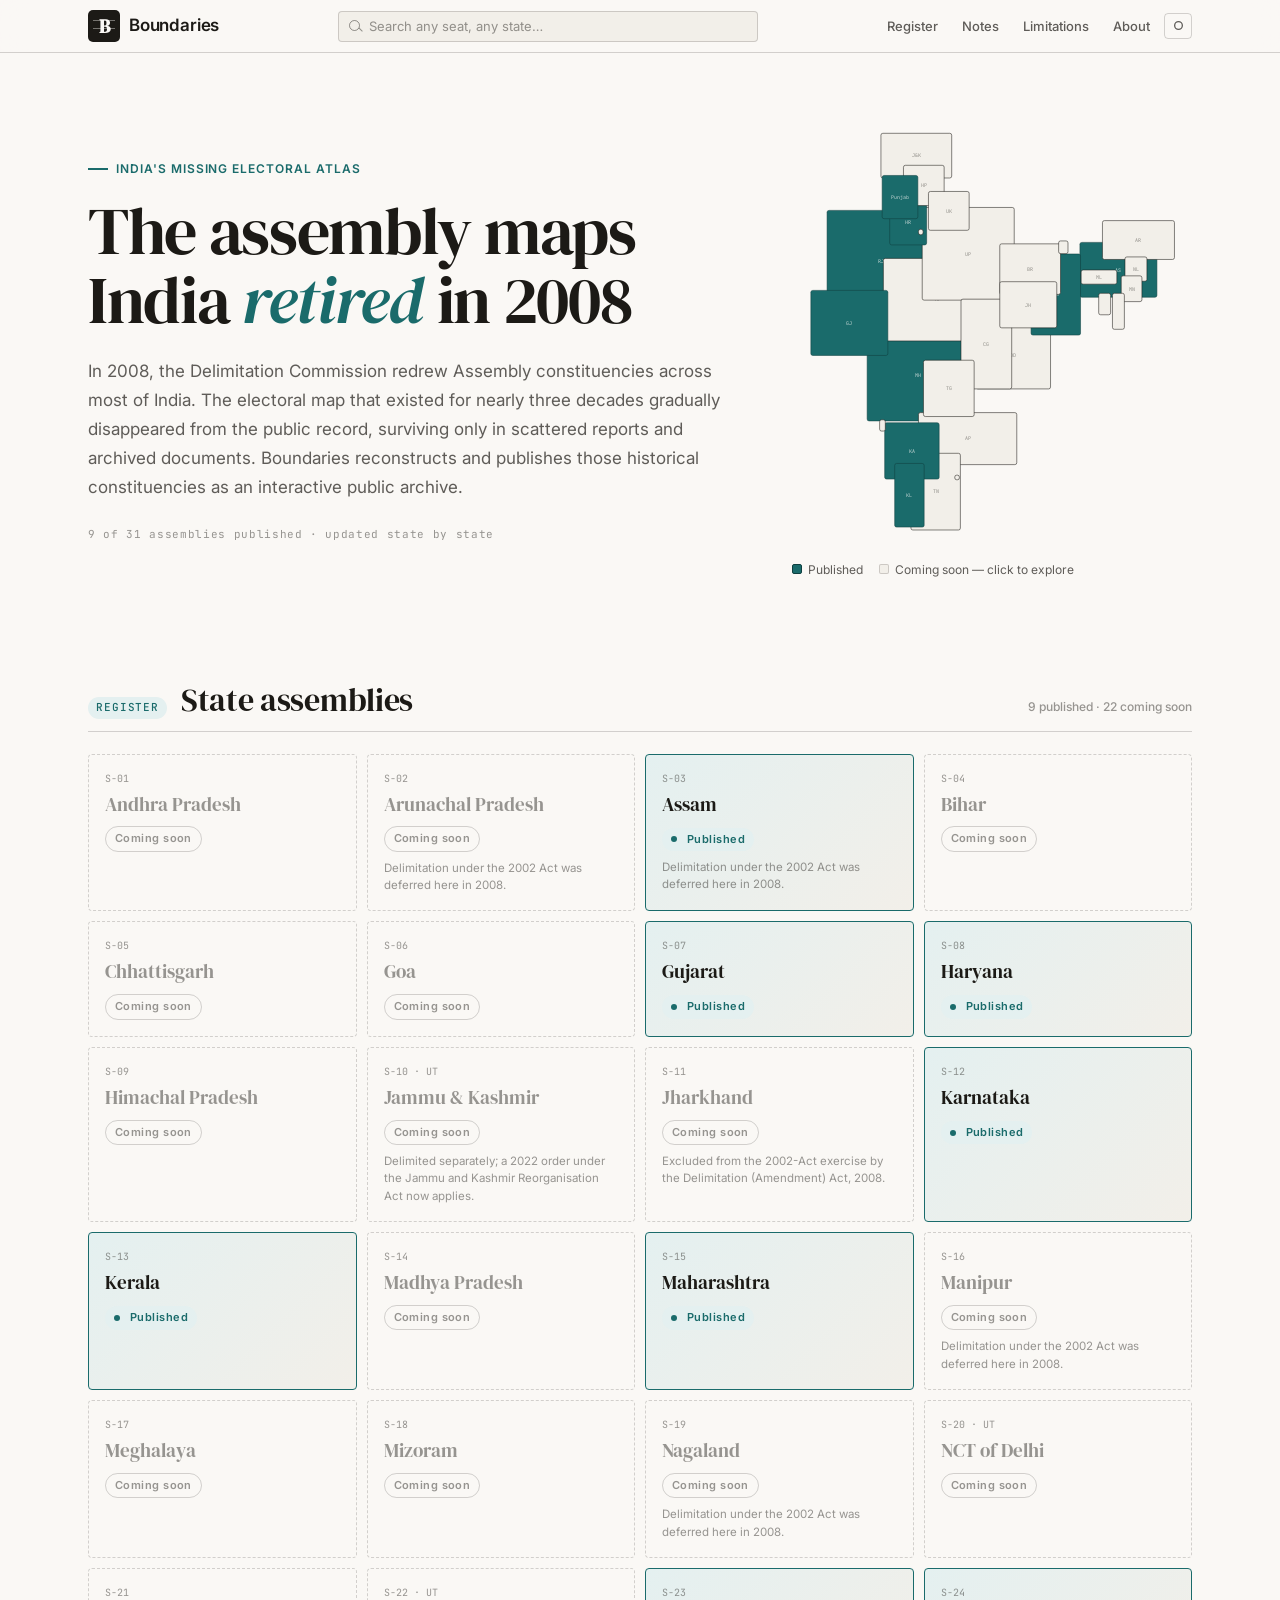
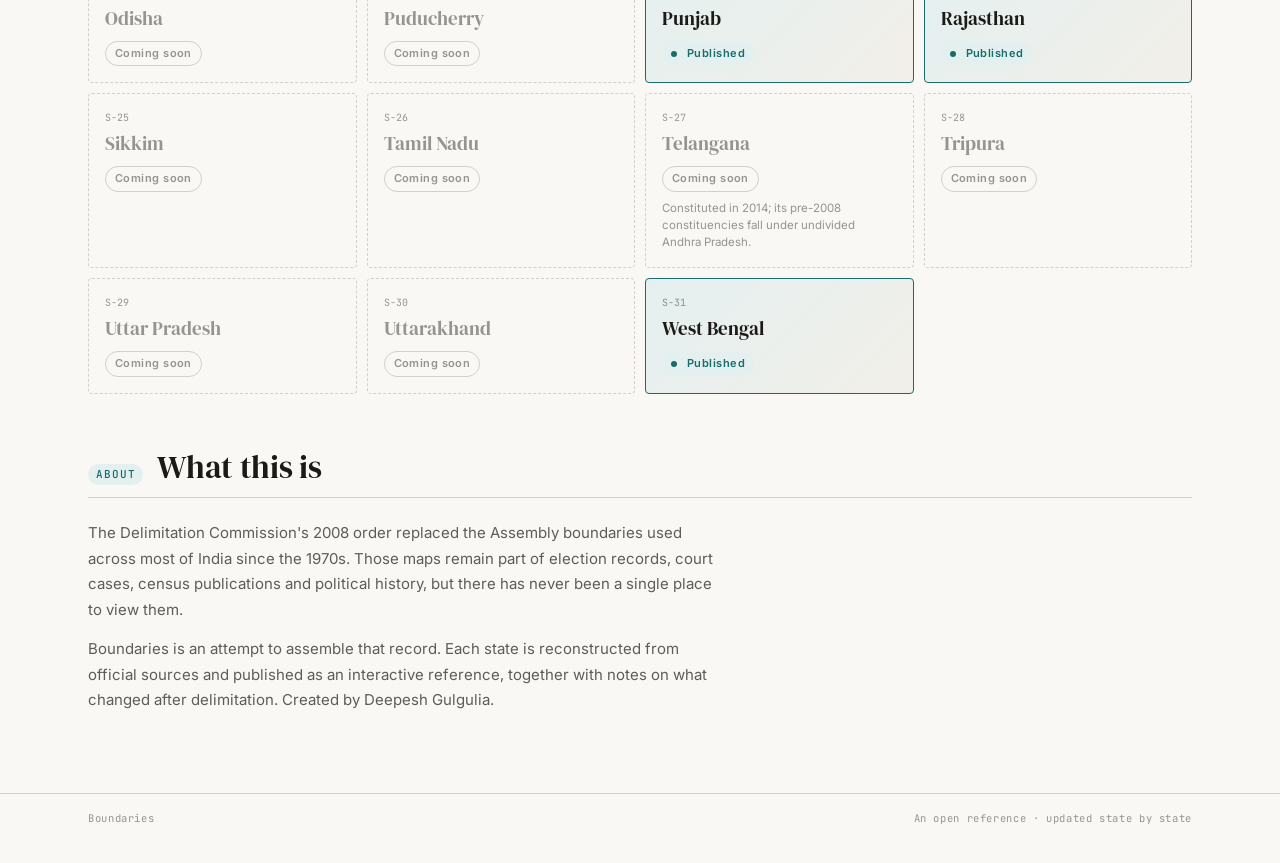
==== commit ac43047f: "Update index.html" ====
--- a/index.html
+++ b/index.html
@@ -108,6 +108,8 @@
       50% { opacity:0.5; transform:scale(0.8); }
     }
   </style>
+  <script src="assets/theme.js"></script>
+  <meta name="theme-color" content="#faf8f5">
 </head>
 <body>
   <a class="skip" href="#register">Skip to the register</a>
@@ -123,6 +125,7 @@
         <a href="notes.html">Notes</a>
         <a href="limitations.html">Limitations</a>
         <a href="#about">About</a>
+        <button data-theme-toggle="1" class="theme-toggle" type="button" aria-pressed="false"><svg viewBox="0 0 16 16" aria-hidden="true" focusable="false"><path class="theme-toggle__sun" d="M8 3.2a4.8 4.8 0 100 9.6 4.8 4.8 0 000-9.6zm0 1.4a3.4 3.4 0 110 6.8 3.4 3.4 0 010-6.8z"/><path class="theme-toggle__moon" d="M13.3 10.2A5.6 5.6 0 016.1 3a5.9 5.9 0 107.2 7.2z"/></svg></button>
       </span>
     </div>
   </nav>
--- a/assets/styles.css
+++ b/assets/styles.css
@@ -10,10 +10,18 @@
   --surface:  #f2efe9;
   --surface2: #e8e4db;
   --ink:      #1c1a16;
+  /* one ink, ten steps. Every interface tone is an alpha of this. */
+  --ink-85:   rgba(28, 26, 22, 0.85);
   --ink-70:   rgba(28, 26, 22, 0.70);
+  --ink-60:   rgba(28, 26, 22, 0.60);
   --ink-45:   rgba(28, 26, 22, 0.45);
+  --ink-35:   rgba(28, 26, 22, 0.35);
+  --ink-25:   rgba(28, 26, 22, 0.25);
+  --ink-20:   rgba(28, 26, 22, 0.20);
   --ink-18:   rgba(28, 26, 22, 0.18);
+  --ink-12:   rgba(28, 26, 22, 0.12);
   --ink-08:   rgba(28, 26, 22, 0.08);
+  --ink-06:   rgba(28, 26, 22, 0.06);
   --teal:     #1a6b6b;
   --teal-lt:  #e4f0f0;
   --teal-mid: rgba(26, 107, 107, 0.18);
@@ -1171,3 +1179,311 @@
   margin-top: 18px;
   display: block;
 }
+
+/* ============================================================
+   Plate furniture: border, north arrow, reservation key
+   ============================================================ */
+
+/* the plate reads as a printed sheet: outer rule plus a hairline inset */
+.sheet {
+  position: relative;
+  box-shadow: inset 0 0 0 3px var(--bg), inset 0 0 0 3.75px var(--ink-18);
+}
+
+/* reservation hatching. Must sit after the base svg .ac rule and before
+   the selection rules, so a selected seat still reads as selected. */
+svg .ac.is-sc { fill: url(#pf-sc); }
+svg .ac.is-st { fill: url(#pf-st); }
+svg .ac.is-sc:hover,
+svg .ac.is-st:hover { fill: var(--teal-lt); }
+svg .ac.is-sc.is-selected,
+svg .ac.is-st.is-selected { fill: var(--teal-mid); }
+
+/* specificity must beat ".map-stage svg { width:100% }" */
+.map-stage svg.plate-north,
+svg.plate-north {
+  position: absolute;
+  top: 10px;
+  right: 12px;
+  width: 15px !important;
+  height: 25px !important;
+  z-index: 5;
+  opacity: 0.6;
+  pointer-events: none;
+  display: block;
+}
+
+.plate-key {
+  display: flex;
+  flex-wrap: wrap;
+  align-items: center;
+  gap: 6px 16px;
+  border-top: var(--border);
+  padding: 8px 14px 9px;
+  background: var(--bg);
+}
+.plate-key__t {
+  font-family: var(--sans);
+  font-size: 10px;
+  font-weight: 600;
+  letter-spacing: 0.1em;
+  text-transform: uppercase;
+  color: var(--ink-45);
+}
+.plate-key__item {
+  display: inline-flex;
+  align-items: center;
+  gap: 6px;
+  font-family: var(--sans);
+  font-size: 11.5px;
+  color: var(--ink-70);
+}
+.plate-key__item .mono { font-family: var(--mono); font-size: 10.5px; color: var(--ink-45); }
+.plate-key__sw {
+  width: 15px;
+  height: 11px;
+  flex: none;
+  border: 0.75px solid var(--ink-45);
+  background: var(--bg);
+}
+.plate-key__sw.is-sc {
+  background-image: repeating-linear-gradient(45deg,
+    rgba(28,26,22,0.45) 0 1.3px, transparent 1.3px 6px);
+}
+.plate-key__sw.is-st {
+  background-image: repeating-linear-gradient(135deg,
+    rgba(74,103,65,0.55) 0 1.3px, transparent 1.3px 6px);
+}
+
+@media (max-width: 600px) {
+  .plate-key { gap: 5px 12px; padding: 7px 10px; }
+  .plate-key__item { font-size: 11px; }
+}
+
+/* ============================================================
+   Dark palette. The light values above are the source of truth;
+   this block restates the same variables against a dark ground.
+   ============================================================ */
+
+:root { color-scheme: light; }
+
+[data-theme="dark"] {
+  color-scheme: dark;
+
+  --bg:       #14130f;
+  --surface:  #1d1b16;
+  --surface2: #26231c;
+
+  --ink:      #f2efe7;
+  --ink-85:   rgba(242, 239, 231, 0.85);
+  --ink-70:   rgba(242, 239, 231, 0.70);
+  --ink-60:   rgba(242, 239, 231, 0.58);
+  --ink-45:   rgba(242, 239, 231, 0.45);
+  --ink-35:   rgba(242, 239, 231, 0.35);
+  --ink-25:   rgba(242, 239, 231, 0.26);
+  --ink-20:   rgba(242, 239, 231, 0.22);
+  --ink-18:   rgba(242, 239, 231, 0.20);
+  --ink-12:   rgba(242, 239, 231, 0.14);
+  --ink-08:   rgba(242, 239, 231, 0.10);
+  --ink-06:   rgba(242, 239, 231, 0.08);
+
+  /* the accent is lifted: the light teal reads as mud on a dark ground */
+  --teal:     #5cbdb0;
+  --teal-lt:  rgba(92, 189, 176, 0.16);
+  --teal-mid: rgba(92, 189, 176, 0.30);
+
+  --red:      #d97a63;
+  --amber:    #d3a34a;
+  --green:    #6fae7f;
+
+  --border:   0.75px solid var(--ink-18);
+}
+
+/* rules in the light sheet that carry a literal colour need restating */
+[data-theme="dark"] .masthead {
+  background: rgba(20, 19, 15, 0.88);
+}
+[data-theme="dark"] a.state-card:hover {
+  box-shadow: 0 4px 16px rgba(0, 0, 0, 0.5);
+}
+[data-theme="dark"] .gsearch__drop {
+  box-shadow: 0 8px 28px rgba(0, 0, 0, 0.55);
+}
+[data-theme="dark"] .map-tip,
+[data-theme="dark"] .hero-map-tip {
+  box-shadow: 0 4px 16px rgba(0, 0, 0, 0.5);
+}
+[data-theme="dark"] .masthead__mark .logo-b::before,
+[data-theme="dark"] .masthead__mark .logo-b::after {
+  background: rgba(20, 19, 15, 0.5);
+}
+[data-theme="dark"] .idx button.is-selected .no,
+[data-theme="dark"] .idx button.is-selected .sc {
+  color: rgba(20, 19, 15, 0.55);
+}
+[data-theme="dark"] .india-map-wrap svg .state.live {
+  stroke: #0c2f2c;
+}
+[data-theme="dark"] .india-map-wrap svg .state.live + text.slabel {
+  fill: rgba(20, 19, 15, 0.8);
+}
+[data-theme="dark"] .nbr-label { fill: rgba(242, 239, 231, 0.22); }
+[data-theme="dark"] .t4tile:hover { box-shadow: 0 0 0 2px var(--ink) !important; }
+
+/* the hero photograph is lit for cream paper */
+[data-theme="dark"] .hero-map-sheet img {
+  filter: brightness(0.82) contrast(1.04);
+}
+
+/* ---- the toggle ------------------------------------------------ */
+
+.theme-toggle {
+  appearance: none;
+  background: none;
+  border: var(--border);
+  border-radius: var(--r);
+  color: var(--ink-70);
+  width: 28px;
+  height: 26px;
+  padding: 0;
+  flex: none;
+  cursor: pointer;
+  display: inline-flex;
+  align-items: center;
+  justify-content: center;
+  transition: background 100ms, color 100ms, border-color 100ms;
+}
+.theme-toggle:hover { background: var(--ink-08); color: var(--ink); }
+.theme-toggle svg { width: 15px; height: 15px; fill: currentColor; display: block; }
+.theme-toggle__moon { display: none; }
+[data-theme="dark"] .theme-toggle__sun { display: none; }
+[data-theme="dark"] .theme-toggle__moon { display: inline; }
+
+@media print { .theme-toggle { display: none !important; } }
+
+/* ============================================================
+   Print: Plates I and II only, one per A4 page
+   ============================================================ */
+
+@page {
+  size: A4 portrait;
+  margin: 14mm 14mm 16mm;
+}
+
+@media print {
+
+  /* ---- flatten the screen palette to ink on paper ---- */
+  html, body {
+    background: #fff !important;
+    color: #000 !important;
+    font-size: 10.5pt;
+  }
+  .wrap { max-width: none; padding: 0; }
+
+  /* ---- strip everything that is not a plate ---- */
+  .map-stage svg.plate-north, svg.plate-north { opacity: 1; width: 13px !important; height: 22px !important; }
+  .plate-key {
+    background: none !important;
+    border-top: 0.5pt solid #000 !important;
+    font-size: 8pt;
+  }
+  .sheet { box-shadow: none !important; }
+  svg .ac.is-sc { fill: url(#pf-sc) !important; }
+  svg .ac.is-st { fill: url(#pf-st) !important; }
+
+  .masthead,
+  .gsearch-holder,
+  .hero,
+  .figures,
+  .plate-nav,
+  .controls,
+  .chip,
+  .tbtn,
+  .map-tip,
+  .hero-map-tip,
+  .panel,
+  #detail-panel,
+  #p2-panel,
+  #p3,
+  #p4,
+  #mal-band,
+  #search-drop,
+  .skip,
+  footer.colophon,
+  .state-hero__map,
+  .hero-stat-pills { display: none !important; }
+
+  /* ---- one plate per sheet ---- */
+  #p1, #p2 {
+    margin: 0;
+    page-break-after: always;
+    break-after: page;
+  }
+  #p2 { page-break-after: auto; break-after: auto; }
+  .section { margin: 0 0 8mm; }
+  .section__head {
+    border-bottom: 0.5pt solid #000;
+    padding-bottom: 3mm;
+    margin-bottom: 4mm;
+  }
+  .section__head .plate {
+    background: none;
+    color: #000;
+    border: 0.5pt solid #000;
+    border-radius: 0;
+  }
+  .section__head .aside { display: none; }
+  .section > p { max-width: none; color: #000; font-size: 9.5pt; }
+
+  /* ---- the plate itself gets the page ---- */
+  .map-grid { display: block; }
+  .sheet {
+    border: 0.75pt solid #000;
+    border-radius: 0;
+    background: none;
+    page-break-inside: avoid;
+    break-inside: avoid;
+  }
+  .sheet__title { background: none; border-bottom: 0.5pt solid #000; }
+  .map-stage { width: 100%; }
+  .map-stage svg { width: 100%; height: auto; }
+  svg .ac {
+    fill: #fff !important;
+    stroke: #000 !important;
+    stroke-width: 0.35 !important;
+  }
+  svg .ac.is-selected,
+  svg .ac.is-linked { fill: #fff !important; stroke-width: 0.35 !important; }
+  svg .ac.ac-approx { stroke-dasharray: 2 1.5; }
+  .nbr-label { fill: rgba(0,0,0,0.35); }
+
+  /* ---- district ledger stays, flattened ---- */
+  #district-ledger {
+    border: 0.5pt solid #000 !important;
+    background: none !important;
+    page-break-inside: avoid;
+    break-inside: avoid;
+    font-size: 8.5pt;
+  }
+
+  /* ---- citation printed at the foot of the record ---- */
+  #sources { margin: 0; }
+  #sources > *,
+  #sources .section__head { display: none !important; }
+  #sources #cite-text {
+    display: block !important;
+    border: none;
+    background: none;
+    padding: 0;
+    font-size: 8pt;
+    line-height: 1.5;
+  }
+
+  a { color: #000 !important; text-decoration: none !important; }
+  a[href]::after { content: ""; }
+  *, *::before, *::after {
+    box-shadow: none !important;
+    transition: none !important;
+    backdrop-filter: none !important;
+  }
+}
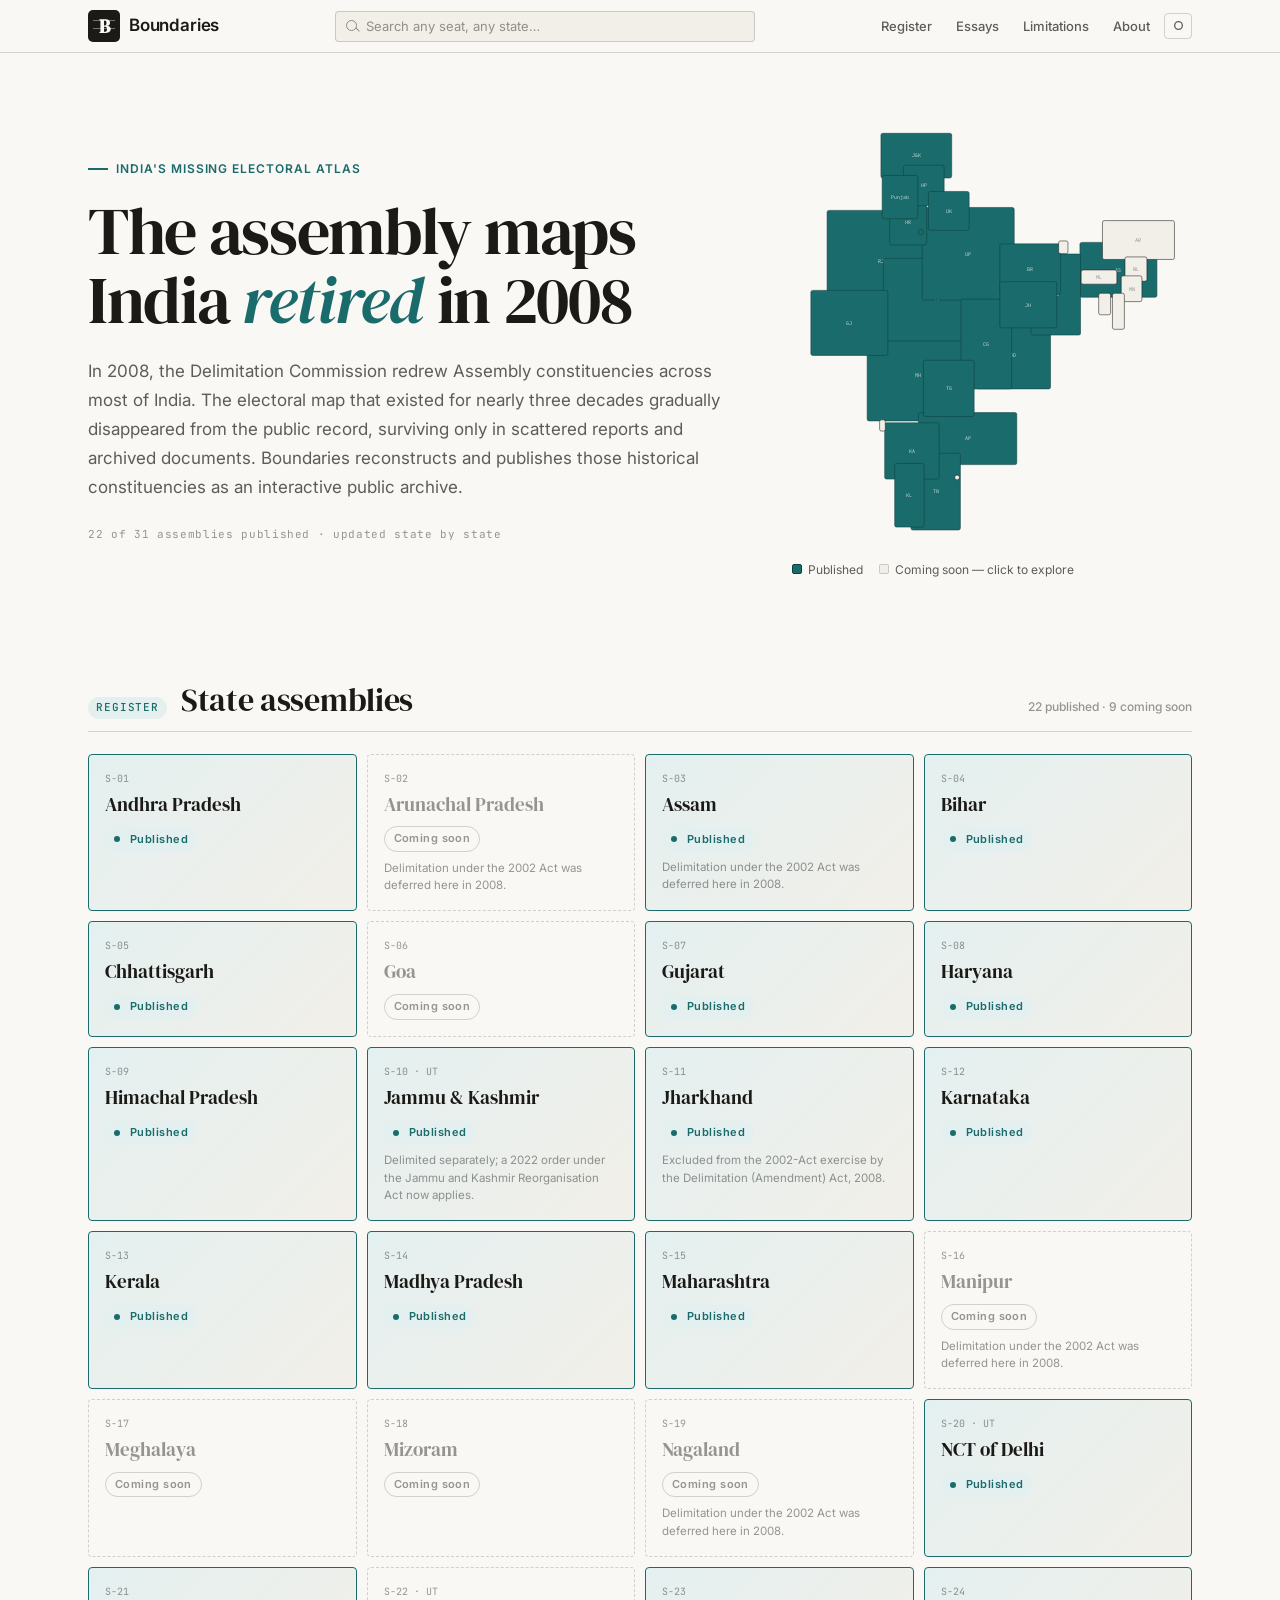
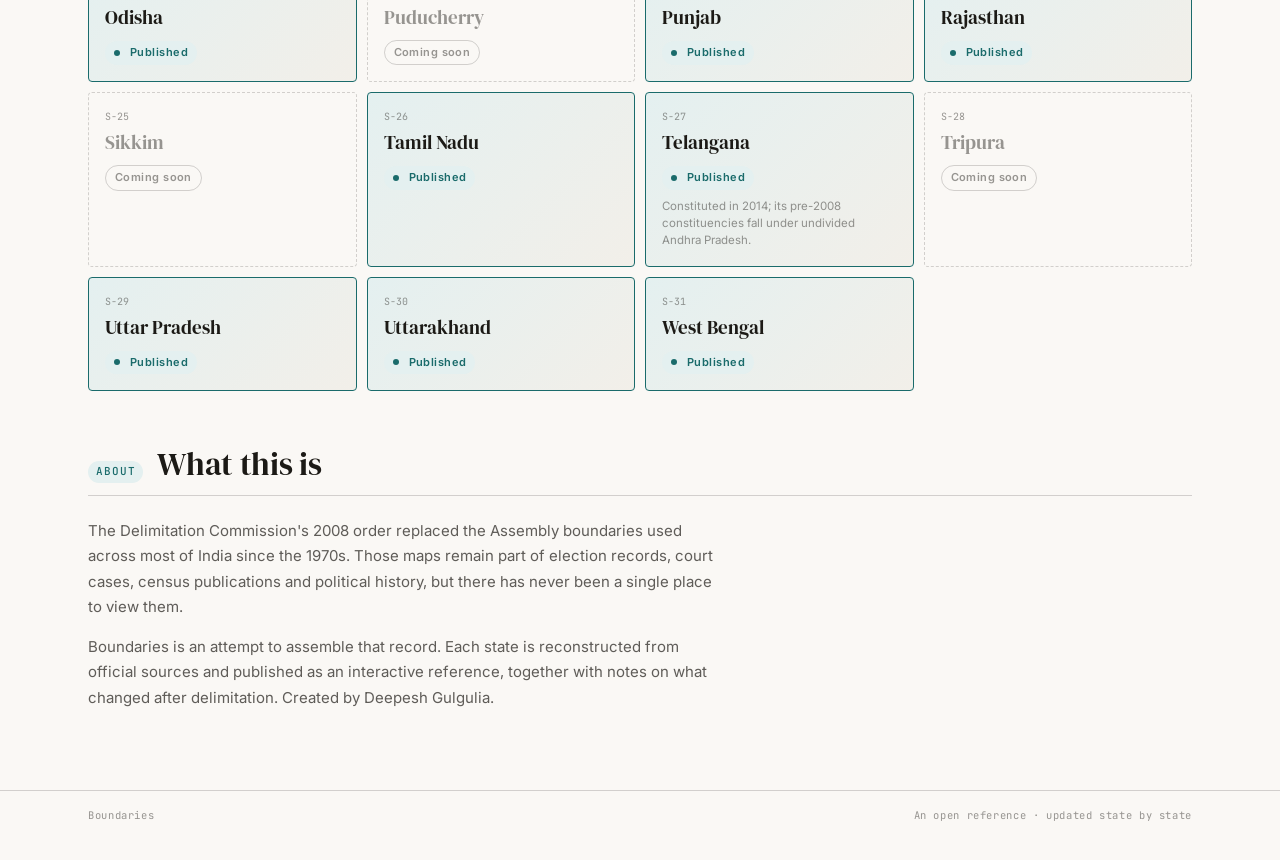
==== commit 910d471b: "Add files via upload" ====
--- a/index.html
+++ b/index.html
@@ -9,7 +9,7 @@
   <link rel="icon" href="data:image/svg+xml,%3Csvg xmlns='http://www.w3.org/2000/svg' viewBox='0 0 32 32'%3E%3Crect width='32' height='32' rx='5' fill='%231c1a16'/%3E%3Ctext x='16' y='25' text-anchor='middle' font-family='Georgia,serif' font-size='20' fill='%23faf8f5'%3EB%3C/text%3E%3C/svg%3E">
   <link rel="preconnect" href="https://fonts.googleapis.com">
   <link rel="preconnect" href="https://fonts.gstatic.com" crossorigin>
-  <link href="https://fonts.googleapis.com/css2?family=DM+Serif+Display:ital@0;1&family=Inter:wght@400;500;600&family=JetBrains+Mono:wght@400;500&display=swap" rel="stylesheet">
+  <link href="https://fonts.googleapis.com/css2?family=DM+Serif+Display:ital@0;1&family=EB+Garamond:ital,wght@0,400;0,500;0,600;1,400;1,500&family=Inter:wght@400;500;600&family=JetBrains+Mono:wght@400;500&display=swap" rel="stylesheet">
   <link rel="stylesheet" href="assets/styles.css">
   <style>
     .hero-grid {
@@ -122,7 +122,7 @@
       </a>
       <span class="masthead__links">
         <a href="#register">Register</a>
-        <a href="notes.html">Notes</a>
+        <a href="essays.html">Essays</a>
         <a href="limitations.html">Limitations</a>
         <a href="#about">About</a>
         <button data-theme-toggle="1" class="theme-toggle" type="button" aria-pressed="false"><svg viewBox="0 0 16 16" aria-hidden="true" focusable="false"><path class="theme-toggle__sun" d="M8 3.2a4.8 4.8 0 100 9.6 4.8 4.8 0 000-9.6zm0 1.4a3.4 3.4 0 110 6.8 3.4 3.4 0 010-6.8z"/><path class="theme-toggle__moon" d="M13.3 10.2A5.6 5.6 0 016.1 3a5.9 5.9 0 107.2 7.2z"/></svg></button>
--- a/assets/styles.css
+++ b/assets/styles.css
@@ -1362,6 +1362,293 @@
 @media print { .theme-toggle { display: none !important; } }
 
 /* ============================================================
+   Seat record as index card
+   ============================================================ */
+
+.idxcard {
+  position: relative;
+  background: var(--bg);
+  border: var(--border);
+  border-radius: 2px;
+  padding: 16px 16px 12px;
+  box-shadow: 0 1px 3px var(--ink-08);
+}
+.idxcard::before {
+  content: "";
+  position: absolute;
+  top: 0; left: 0; right: 0;
+  height: 3px;
+  background: var(--teal);
+  border-radius: 2px 2px 0 0;
+}
+.idxcard__hole {
+  position: absolute;
+  top: 11px; left: 11px;
+  width: 7px; height: 7px;
+  border-radius: 50%;
+  background: var(--bg);
+  border: 1px solid var(--ink-25);
+}
+.idxcard__head {
+  display: flex;
+  align-items: flex-start;
+  justify-content: space-between;
+  gap: 10px;
+  margin: 6px 0 2px 20px;
+}
+.idxcard__eyebrow {
+  font-family: var(--mono);
+  font-size: 10px;
+  letter-spacing: 0.14em;
+  text-transform: uppercase;
+  color: var(--ink-60);
+  padding-top: 2px;
+}
+.idxcard__no {
+  flex: none;
+  font-family: var(--mono);
+  font-size: 10.5px;
+  letter-spacing: 0.06em;
+  border: 0.75px solid var(--ink-45);
+  border-radius: 2px;
+  padding: 2px 7px;
+  color: var(--ink-70);
+}
+.idxcard__title-row {
+  display: flex;
+  align-items: baseline;
+  flex-wrap: wrap;
+  gap: 8px;
+  margin: 6px 0 1px 20px;
+}
+.idxcard__title {
+  margin: 0;
+  font-family: var(--serif);
+  font-size: 25px;
+  font-weight: 400;
+  line-height: 1.1;
+}
+.idxcard__tag {
+  font-family: var(--sans);
+  font-size: 10.5px;
+  font-weight: 700;
+  letter-spacing: 0.06em;
+  background: var(--ink);
+  color: var(--bg);
+  padding: 1px 6px;
+  border-radius: 2px;
+}
+.idxcard__district {
+  margin: 0 0 10px 20px;
+  font-family: var(--sans);
+  font-size: 11.5px;
+  letter-spacing: 0.03em;
+  color: var(--ink-45);
+}
+.idxcard__rule {
+  height: 0;
+  margin: 0 0 12px;
+  border-top: 1.5px solid var(--ink);
+  border-bottom: 0.75px solid var(--ink-45);
+  padding-top: 1.5px;
+}
+.idxcard__stamp {
+  display: inline-block;
+  font-family: var(--sans);
+  font-size: 11px;
+  font-weight: 700;
+  letter-spacing: 0.07em;
+  text-transform: uppercase;
+  padding: 3px 10px;
+  border-radius: 3px;
+  border: 1.5px dashed;
+  transform: rotate(-1.5deg);
+  margin: 0 0 14px;
+}
+.idxcard__row {
+  display: flex;
+  align-items: baseline;
+  gap: 6px;
+  margin-bottom: 6px;
+}
+.idxcard__row-label {
+  flex: none;
+  font-family: var(--mono);
+  font-size: 10px;
+  letter-spacing: 0.08em;
+  text-transform: uppercase;
+  color: var(--ink-45);
+}
+.idxcard__leader {
+  flex: 1 1 auto;
+  border-bottom: 1px dotted var(--ink-35);
+  margin: 0 2px 3px;
+  min-width: 12px;
+}
+.idxcard__row-value {
+  flex: none;
+  max-width: 62%;
+  text-align: right;
+  font-family: var(--sans);
+  font-size: 13.5px;
+  font-weight: 600;
+  color: var(--ink);
+}
+.idxcard__sub {
+  display: flex;
+  align-items: center;
+  gap: 6px;
+  margin: 0 0 10px;
+  font-family: var(--sans);
+  font-size: 12px;
+  color: var(--ink-60);
+}
+.idxcard__sub-note {
+  color: var(--ink-45);
+  font-style: italic;
+}
+.idxcard__block {
+  margin: 0 0 12px;
+  padding-left: 10px;
+  border-left: 2px solid var(--ink-18);
+}
+.idxcard__block-label {
+  font-family: var(--sans);
+  font-size: 10px;
+  font-weight: 700;
+  letter-spacing: 0.09em;
+  text-transform: uppercase;
+  color: var(--ink-45);
+  margin-bottom: 4px;
+}
+.idxcard__block p {
+  margin: 0;
+  font-family: var(--sans);
+  font-size: 13px;
+  line-height: 1.55;
+  color: var(--ink-85);
+}
+
+.idxcard__elections {
+  margin: 0 0 12px;
+}
+.idxcard__elections .idxcard__block-label {
+  margin-bottom: 6px;
+}
+.idxcard__erow {
+  display: flex;
+  align-items: center;
+  gap: 7px;
+  padding: 3px 0;
+  border-bottom: 1px dotted var(--ink-18);
+}
+.idxcard__erow:last-child {
+  border-bottom: none;
+}
+.idxcard__eyear {
+  flex: none;
+  width: 30px;
+  font-family: var(--mono);
+  font-size: 10.5px;
+  color: var(--ink-45);
+}
+.idxcard__edot {
+  flex: none;
+  width: 8px;
+  height: 8px;
+  border-radius: 2px;
+  border: 1px solid var(--ink-45);
+}
+.idxcard__edot--blank {
+  background: transparent;
+  border-style: dashed;
+  border-color: var(--ink-25);
+}
+.idxcard__ewinner {
+  flex: 1 1 auto;
+  min-width: 0;
+  font-family: var(--sans);
+  font-size: 12.5px;
+  font-weight: 500;
+  color: var(--ink-85);
+  overflow: hidden;
+  text-overflow: ellipsis;
+  white-space: nowrap;
+}
+.idxcard__ewinner--blank {
+  font-style: italic;
+  color: var(--ink-45);
+  font-weight: 400;
+}
+.idxcard__eflag {
+  color: var(--ink-45);
+  cursor: help;
+}
+.idxcard__eparty {
+  flex: none;
+  font-family: var(--mono);
+  font-size: 10px;
+  letter-spacing: 0.03em;
+  color: var(--ink-60);
+  text-align: right;
+}
+.idxcard__xref-label {
+  font-family: var(--sans);
+  font-size: 10.5px;
+  font-weight: 700;
+  letter-spacing: 0.11em;
+  text-transform: uppercase;
+  color: var(--teal);
+  margin-bottom: 8px;
+}
+.idxcard__tabs {
+  display: flex;
+  flex-wrap: wrap;
+  gap: 6px;
+  margin-bottom: 2px;
+}
+.idxcard__tab {
+  all: unset;
+  cursor: pointer;
+  display: inline-flex;
+  align-items: baseline;
+  font-family: var(--sans);
+  font-size: 12.5px;
+  font-weight: 500;
+  border: 1px solid var(--ink-45);
+  background: var(--surface);
+  padding: 3px 9px;
+  border-radius: 99px;
+  transition: background 100ms, border-color 100ms;
+}
+.idxcard__tab:hover { background: var(--teal-lt); border-color: var(--teal); }
+.idxcard__tab-arrow { margin-left: 5px; }
+.idxcard__foot {
+  border-top: 1px dotted var(--ink-35);
+  margin-top: 14px;
+  padding-top: 9px;
+}
+.idxcard__report {
+  font-family: var(--sans);
+  font-size: 12px;
+  color: var(--ink-60);
+  border-bottom: 1px dotted var(--ink-45);
+  text-decoration: none;
+}
+.idxcard__report:hover { color: var(--ink); border-bottom-color: var(--ink-60); }
+
+@media (max-width: 480px) {
+  .idxcard__row-value { max-width: 55%; }
+}
+
+@media print {
+  .idxcard { box-shadow: none; }
+  .idxcard::before { background: #000 !important; }
+  .idxcard__hole { display: none; }
+  .idxcard__stamp { border-style: solid; }
+}
+
+/* ============================================================
    Print: Plates I and II only, one per A4 page
    ============================================================ */
 
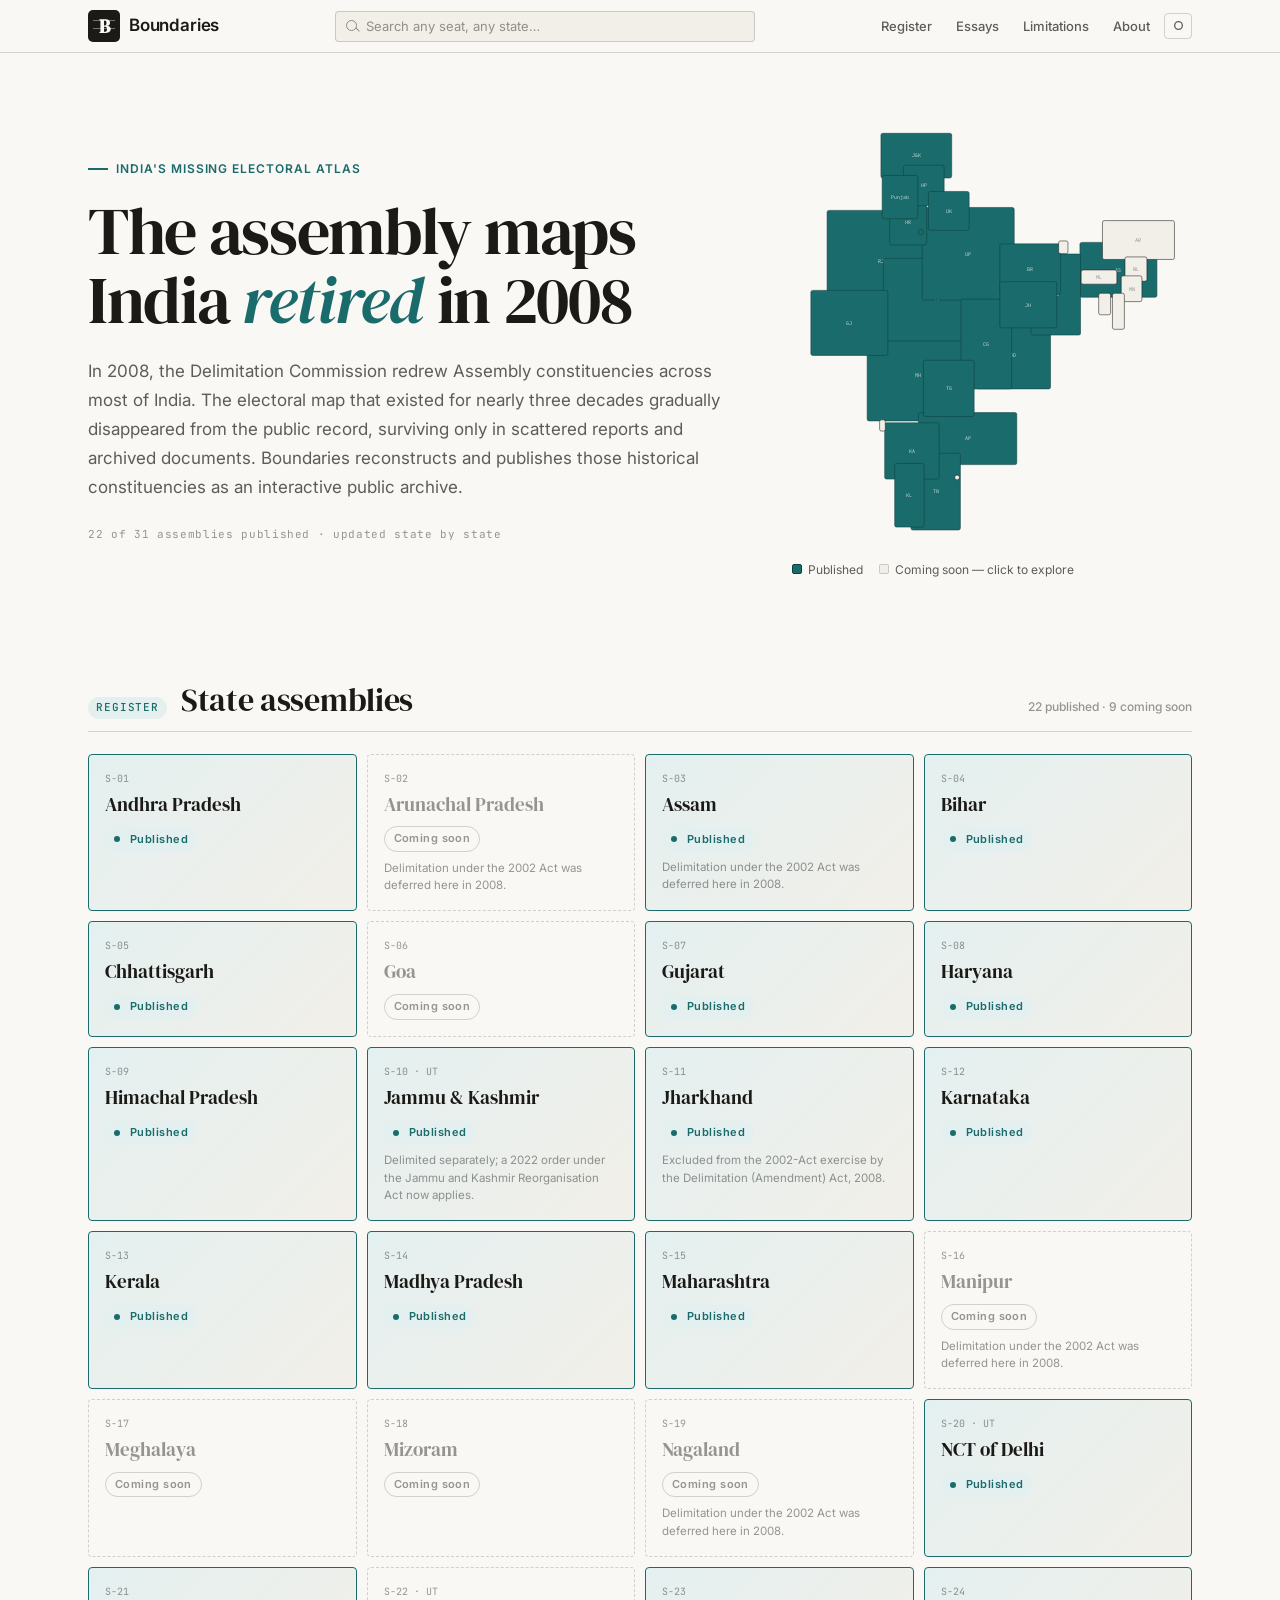
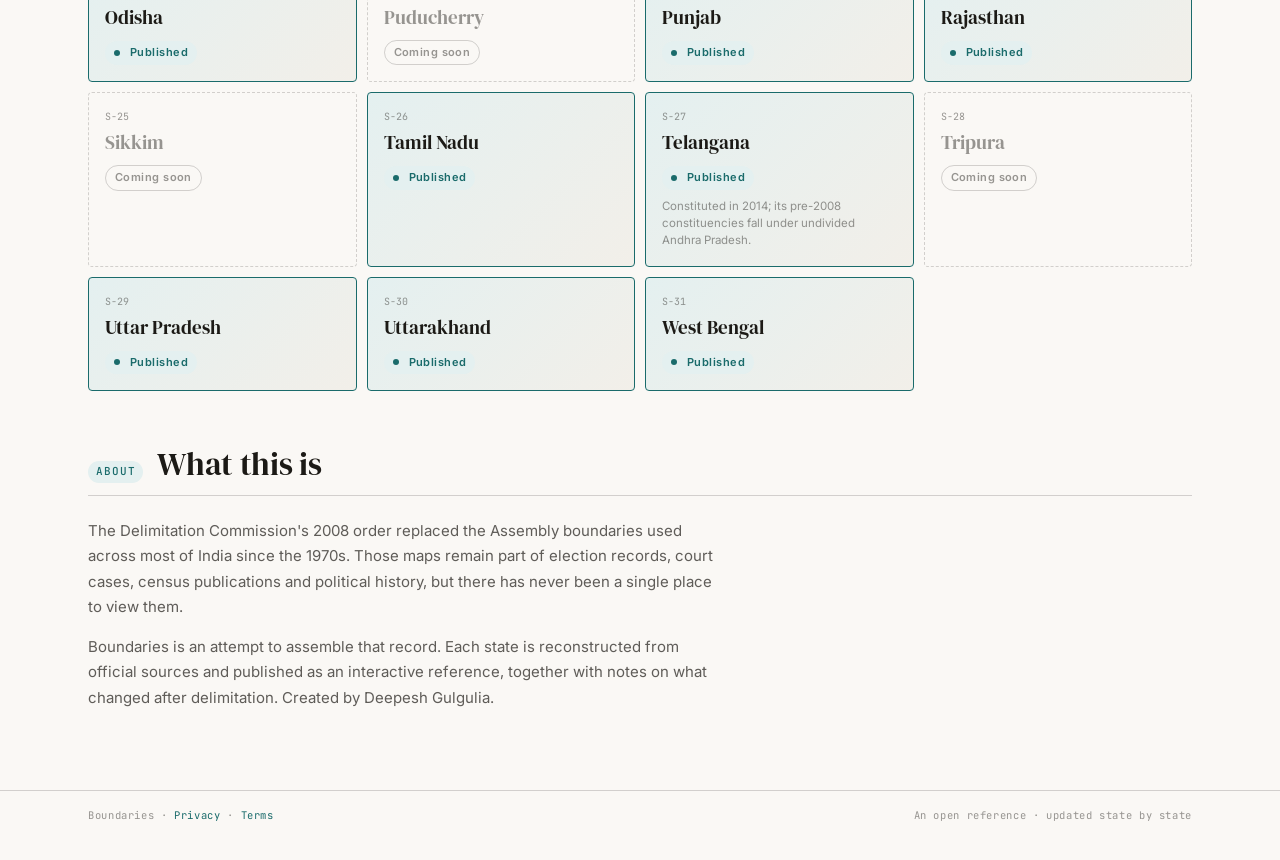
==== commit 1fa9110b: "Update index.html" ====
--- a/index.html
+++ b/index.html
@@ -179,7 +179,7 @@
 
   <footer class="colophon">
     <div class="wrap">
-      <span>Boundaries</span>
+      <span>Boundaries &middot; <a href="privacy.html">Privacy</a> &middot; <a href="terms.html">Terms</a></span>
       <span>An open reference &middot; updated state by state</span>
     </div>
   </footer>
--- a/assets/styles.css
+++ b/assets/styles.css
@@ -1774,3 +1774,475 @@
     backdrop-filter: none !important;
   }
 }
+
+/* ============================================================================
+   ESSAYS
+   Long-form reading. The furniture stays in the monospace the rest of the
+   archive uses; the prose moves to a real text serif, because Inter at 16.5px
+   is a UI face doing a job it was not drawn for, and DM Serif Display is a
+   display face that should never carry a paragraph.
+   ========================================================================== */
+
+:root {
+  --text-serif: 'EB Garamond', Garamond, Georgia, serif;
+  --essay-measure: 41rem;         /* ~656px; rem, not em, so a
+                                     small-type child keeps the
+                                     same column as the prose */
+}
+
+.essay {
+  max-width: var(--essay-measure);
+  margin: 0 auto;
+  padding: 64px 0 40px;
+}
+.essay > * { max-width: var(--essay-measure); margin-left: auto; margin-right: auto; }
+
+/* ---- head ---------------------------------------------------------------- */
+
+.essay__kicker {
+  font-family: var(--mono);
+  font-size: 11.5px;
+  letter-spacing: 0.1em;
+  text-transform: uppercase;
+  color: var(--teal);
+  margin-bottom: 20px;
+  display: flex;
+  flex-wrap: wrap;
+  gap: 10px;
+  align-items: baseline;
+}
+.essay__kicker a { color: inherit; }
+.essay__kicker a:hover { color: var(--ink); }
+.essay__kicker .sep { color: var(--ink-25); }
+
+.essay__title {
+  font-family: var(--serif);
+  font-weight: 400;
+  font-size: clamp(32px, 5.2vw, 50px);
+  line-height: 1.08;
+  letter-spacing: -0.021em;
+  color: var(--ink);
+  margin: 0 0 22px;
+  text-wrap: balance;
+}
+/* an alternative title treatment, closer to a typewritten masthead */
+.essay--mono-title .essay__title {
+  font-family: var(--mono);
+  font-size: clamp(22px, 2.9vw, 30px);
+  letter-spacing: 0.035em;
+  line-height: 1.34;
+}
+
+.essay__standfirst {
+  font-family: var(--text-serif);
+  font-size: 22px;
+  line-height: 1.52;
+  color: var(--ink-70);
+  margin: 0 0 30px;
+  text-wrap: pretty;
+}
+
+.essay__meta {
+  display: flex;
+  flex-wrap: wrap;
+  align-items: baseline;
+  gap: 8px 14px;
+  font-family: var(--mono);
+  font-size: 11.5px;
+  letter-spacing: 0.04em;
+  color: var(--ink-45);
+  padding-bottom: 22px;
+  border-bottom: var(--border);
+}
+.essay__meta .by { color: var(--ink); }
+.essay__meta .dot { color: var(--ink-25); }
+
+/* ---- lead image ---------------------------------------------------------- */
+
+.essay__lead, .essay figure { margin: 34px auto; }
+.essay figure img {
+  display: block;
+  width: 100%;
+  height: auto;
+  max-height: 78vh;
+  object-fit: contain;
+  border-radius: var(--r);
+  border: var(--border);
+  background: var(--surface);
+}
+.essay .wide figcaption { max-width: var(--essay-measure); }
+.essay figcaption {
+  font-family: var(--mono);
+  font-size: 11px;
+  line-height: 1.6;
+  letter-spacing: 0.02em;
+  color: var(--ink-45);
+  margin-top: 10px;
+  padding-left: 13px;
+  border-left: 1.5px solid var(--ink-18);
+}
+/* a figure that may break the measure */
+.essay .wide {
+  max-width: min(980px, 92vw);
+  width: min(980px, 92vw);
+  margin-left: 50%;
+  transform: translateX(-50%);
+}
+
+/* ---- body ---------------------------------------------------------------- */
+
+.essay__body {
+  font-family: var(--text-serif);
+  font-size: 19.5px;
+  line-height: 1.68;
+  color: var(--ink-85);
+  font-feature-settings: 'onum' 1, 'kern' 1, 'liga' 1;
+}
+.essay__body p { margin: 0 0 1.05em; text-wrap: pretty; }
+.essay__body > p:first-of-type { margin-top: 30px; }
+
+.essay__body a {
+  color: inherit;
+  border-bottom: 0.75px solid var(--teal-mid);
+  text-decoration: none;
+}
+.essay__body a:hover { border-bottom-color: var(--teal); color: var(--teal); }
+
+.essay__body em  { font-style: italic; }
+.essay__body strong { font-weight: 600; }
+
+/* the opening letter, set only where the author asks for it */
+.essay__body .dropcap::first-letter {
+  float: left;
+  font-family: var(--text-serif);
+  font-size: 4.05em;
+  line-height: 0.82;
+  padding: 0.06em 0.09em 0 0;
+  color: var(--ink);
+}
+
+/* section heads: lowercase monospace, the archive's own voice */
+.essay__body h2 {
+  font-family: var(--mono);
+  font-weight: 500;
+  font-size: 14px;
+  letter-spacing: 0.085em;
+  text-transform: lowercase;
+  color: var(--ink);
+  margin: 2.4em 0 0.9em;
+  padding-top: 1.5em;
+  border-top: var(--border);
+}
+.essay__body h2:first-child { margin-top: 0; padding-top: 0; border-top: 0; }
+.essay__body h3 {
+  font-family: var(--mono);
+  font-weight: 500;
+  font-size: 11.5px;
+  letter-spacing: 0.1em;
+  text-transform: uppercase;
+  color: var(--ink-45);
+  margin: 2em 0 0.7em;
+}
+
+.essay__body ul, .essay__body ol { margin: 0 0 1.05em; padding-left: 1.3em; }
+.essay__body li { margin-bottom: 0.4em; }
+.essay__body li::marker { color: var(--ink-45); }
+
+/* a quotation set in the flow */
+.essay__body blockquote {
+  margin: 1.7em 0;
+  padding-left: 22px;
+  border-left: 1.5px solid var(--ink-18);
+  color: var(--ink-70);
+  font-size: 18.5px;
+}
+.essay__body blockquote p:last-child { margin-bottom: 0; }
+.essay__body blockquote cite {
+  display: block;
+  margin-top: 0.6em;
+  font-family: var(--mono);
+  font-style: normal;
+  font-size: 11.5px;
+  letter-spacing: 0.04em;
+  color: var(--ink-45);
+}
+
+/* a line lifted out of the argument */
+.essay__body .pullquote {
+  border: 0;
+  padding: 0;
+  margin: 1.9em 0;
+  font-family: var(--text-serif);
+  font-style: italic;
+  font-size: 27px;
+  line-height: 1.34;
+  letter-spacing: -0.012em;
+  color: var(--ink);
+  text-wrap: balance;
+}
+.essay__body .pullquote::before {
+  content: '';
+  display: block;
+  width: 36px;
+  height: 1.5px;
+  background: var(--teal);
+  margin-bottom: 0.6em;
+}
+
+/* a short aside, set apart from the argument */
+.essay__body .aside {
+  margin: 1.8em 0;
+  padding: 20px 22px;
+  background: var(--surface);
+  border: var(--border);
+  border-radius: var(--r);
+  font-size: 17px;
+  line-height: 1.6;
+  color: var(--ink-70);
+}
+.essay__body .aside p:last-child { margin-bottom: 0; }
+.essay__body .aside .label {
+  display: block;
+  font-family: var(--mono);
+  font-size: 10.5px;
+  letter-spacing: 0.1em;
+  text-transform: uppercase;
+  color: var(--ink-45);
+  margin-bottom: 8px;
+}
+
+/* a plain rule between movements */
+.essay__body hr {
+  border: 0;
+  margin: 2.2em auto;
+  width: 54px;
+  height: 1.5px;
+  background: var(--ink-18);
+}
+
+/* ---- notes --------------------------------------------------------------- */
+
+.essay__body sup.fn {
+  font-family: var(--mono);
+  font-size: 10.5px;
+  line-height: 0;
+  vertical-align: super;
+}
+.essay__body sup.fn a { border-bottom: 0; color: var(--teal); padding: 0 1px; }
+
+.essay__notes {
+  margin-top: 54px;
+  padding-top: 26px;
+  border-top: var(--border);
+}
+.essay__notes h2 {
+  font-family: var(--mono);
+  font-weight: 500;
+  font-size: 11.5px;
+  letter-spacing: 0.1em;
+  text-transform: uppercase;
+  color: var(--ink-45);
+  margin: 0 0 16px;
+}
+.essay__notes ol {
+  font-family: var(--text-serif);
+  font-size: 15.5px;
+  line-height: 1.62;
+  color: var(--ink-70);
+  padding-left: 1.4em;
+  margin: 0;
+}
+.essay__notes li { margin-bottom: 0.65em; }
+.essay__notes li::marker { font-family: var(--mono); font-size: 11px; color: var(--ink-45); }
+.essay__notes a { border-bottom: 0.75px solid var(--teal-mid); }
+
+/* ---- author -------------------------------------------------------------- */
+
+.essay__author {
+  margin-top: 48px;
+  padding-top: 24px;
+  border-top: var(--border);
+  display: flex;
+  gap: 18px;
+  align-items: flex-start;
+}
+.essay__author img {
+  width: 54px; height: 54px;
+  border-radius: 50%;
+  object-fit: cover;
+  border: var(--border);
+  flex: none;
+}
+.essay__author .label {
+  font-family: var(--mono);
+  font-size: 10.5px;
+  letter-spacing: 0.1em;
+  text-transform: uppercase;
+  color: var(--ink-45);
+  display: block;
+  margin-bottom: 6px;
+}
+.essay__author .name {
+  font-family: var(--mono);
+  font-size: 14px;
+  font-weight: 500;
+  letter-spacing: 0.03em;
+  color: var(--ink);
+  margin-bottom: 7px;
+}
+.essay__author .bio {
+  font-family: var(--text-serif);
+  font-size: 16px;
+  line-height: 1.6;
+  color: var(--ink-70);
+  margin: 0;
+}
+
+/* ---- citation + foot ----------------------------------------------------- */
+
+.essay__cite {
+  margin-top: 34px;
+  padding: 18px 20px;
+  background: var(--surface);
+  border: var(--border);
+  border-radius: var(--r);
+  font-family: var(--mono);
+  font-size: 11.5px;
+  line-height: 1.7;
+  color: var(--ink-70);
+}
+.essay__cite .label {
+  display: block;
+  font-size: 10.5px;
+  letter-spacing: 0.1em;
+  text-transform: uppercase;
+  color: var(--ink-45);
+  margin-bottom: 7px;
+}
+
+.essay__foot {
+  margin-top: 40px;
+  padding-top: 22px;
+  border-top: var(--border);
+  display: flex;
+  justify-content: space-between;
+  gap: 16px;
+  flex-wrap: wrap;
+  font-family: var(--mono);
+  font-size: 11.5px;
+  letter-spacing: 0.04em;
+  color: var(--ink-45);
+}
+.essay__foot a { color: var(--ink-70); }
+.essay__foot a:hover { color: var(--ink); }
+
+/* ============================================================================
+   ESSAY INDEX
+   ========================================================================== */
+
+.essay-list { border-top: var(--border); margin-top: 34px; }
+
+.essay-row {
+  display: grid;
+  grid-template-columns: 148px 1fr;
+  gap: 26px;
+  align-items: start;
+  padding: 26px 0;
+  border-bottom: var(--border);
+  text-decoration: none;
+  color: inherit;
+  transition: background 0.14s ease;
+}
+.essay-row:hover { background: var(--ink-06); }
+.essay-row__thumb {
+  width: 148px; aspect-ratio: 4 / 3;
+  border-radius: var(--r);
+  border: var(--border);
+  object-fit: cover;
+  background: var(--surface);
+  display: block;
+}
+.essay-row__no-thumb {
+  width: 148px; aspect-ratio: 4 / 3;
+  border-radius: var(--r);
+  border: var(--border);
+  background: var(--surface);
+  display: grid; place-items: center;
+  font-family: var(--mono);
+  font-size: 10.5px;
+  letter-spacing: 0.1em;
+  color: var(--ink-25);
+}
+.essay-row__meta {
+  font-family: var(--mono);
+  font-size: 11px;
+  letter-spacing: 0.06em;
+  text-transform: uppercase;
+  color: var(--ink-45);
+  margin-bottom: 9px;
+  display: flex; flex-wrap: wrap; gap: 9px;
+}
+.essay-row__meta .tag { color: var(--teal); }
+.essay-row__meta .dot { color: var(--ink-25); }
+.essay-row__title {
+  font-family: var(--serif);
+  font-weight: 400;
+  font-size: 25px;
+  line-height: 1.17;
+  letter-spacing: -0.015em;
+  color: var(--ink);
+  margin: 0 0 8px;
+}
+.essay-row:hover .essay-row__title { color: var(--teal); }
+.essay-row__dek {
+  font-family: var(--text-serif);
+  font-size: 17px;
+  line-height: 1.55;
+  color: var(--ink-70);
+  margin: 0;
+}
+
+.essay-empty {
+  padding: 40px 0 10px;
+  font-family: var(--text-serif);
+  font-size: 18px;
+  line-height: 1.6;
+  color: var(--ink-70);
+}
+
+@media (max-width: 680px) {
+  .essay { padding-top: 40px; }
+  .essay__standfirst { font-size: 19.5px; }
+  .essay__body { font-size: 18.5px; }
+  .essay__body .pullquote { font-size: 23px; }
+  .essay .wide { max-width: 100%; width: 100%; margin-left: 0; transform: none; }
+  .essay-row { grid-template-columns: 1fr; gap: 14px; }
+  .essay-row__thumb, .essay-row__no-thumb { width: 100%; max-width: 280px; }
+  .essay__author { gap: 14px; }
+}
+
+@media print {
+  .essay { max-width: none; padding: 0; }
+  .essay__body { font-size: 11pt; line-height: 1.5; color: #000; }
+  .essay__title { font-size: 24pt; }
+  .essay__body h2 { break-after: avoid; }
+  .essay figure, .essay__body blockquote, .essay__notes li { break-inside: avoid; }
+  .essay .wide { max-width: 100%; width: 100%; margin-left: 0; transform: none; }
+  .essay__foot, .essay__cite { display: none; }
+}
+
+/* The archive's other prose pages (Limitations, Submission guidelines, and
+   the Essays index) now read in the same serif as the essays, so the voice
+   does not change between a page about the record and a page of writing. */
+.reading__lede {
+  font-family: var(--text-serif);
+  font-size: 21px;
+  line-height: 1.56;
+}
+.reading__body p,
+.reading__body li {
+  font-family: var(--text-serif);
+  font-size: 18.5px;
+  line-height: 1.66;
+}
+.reading__body .submit-card p { font-size: 17.5px; }
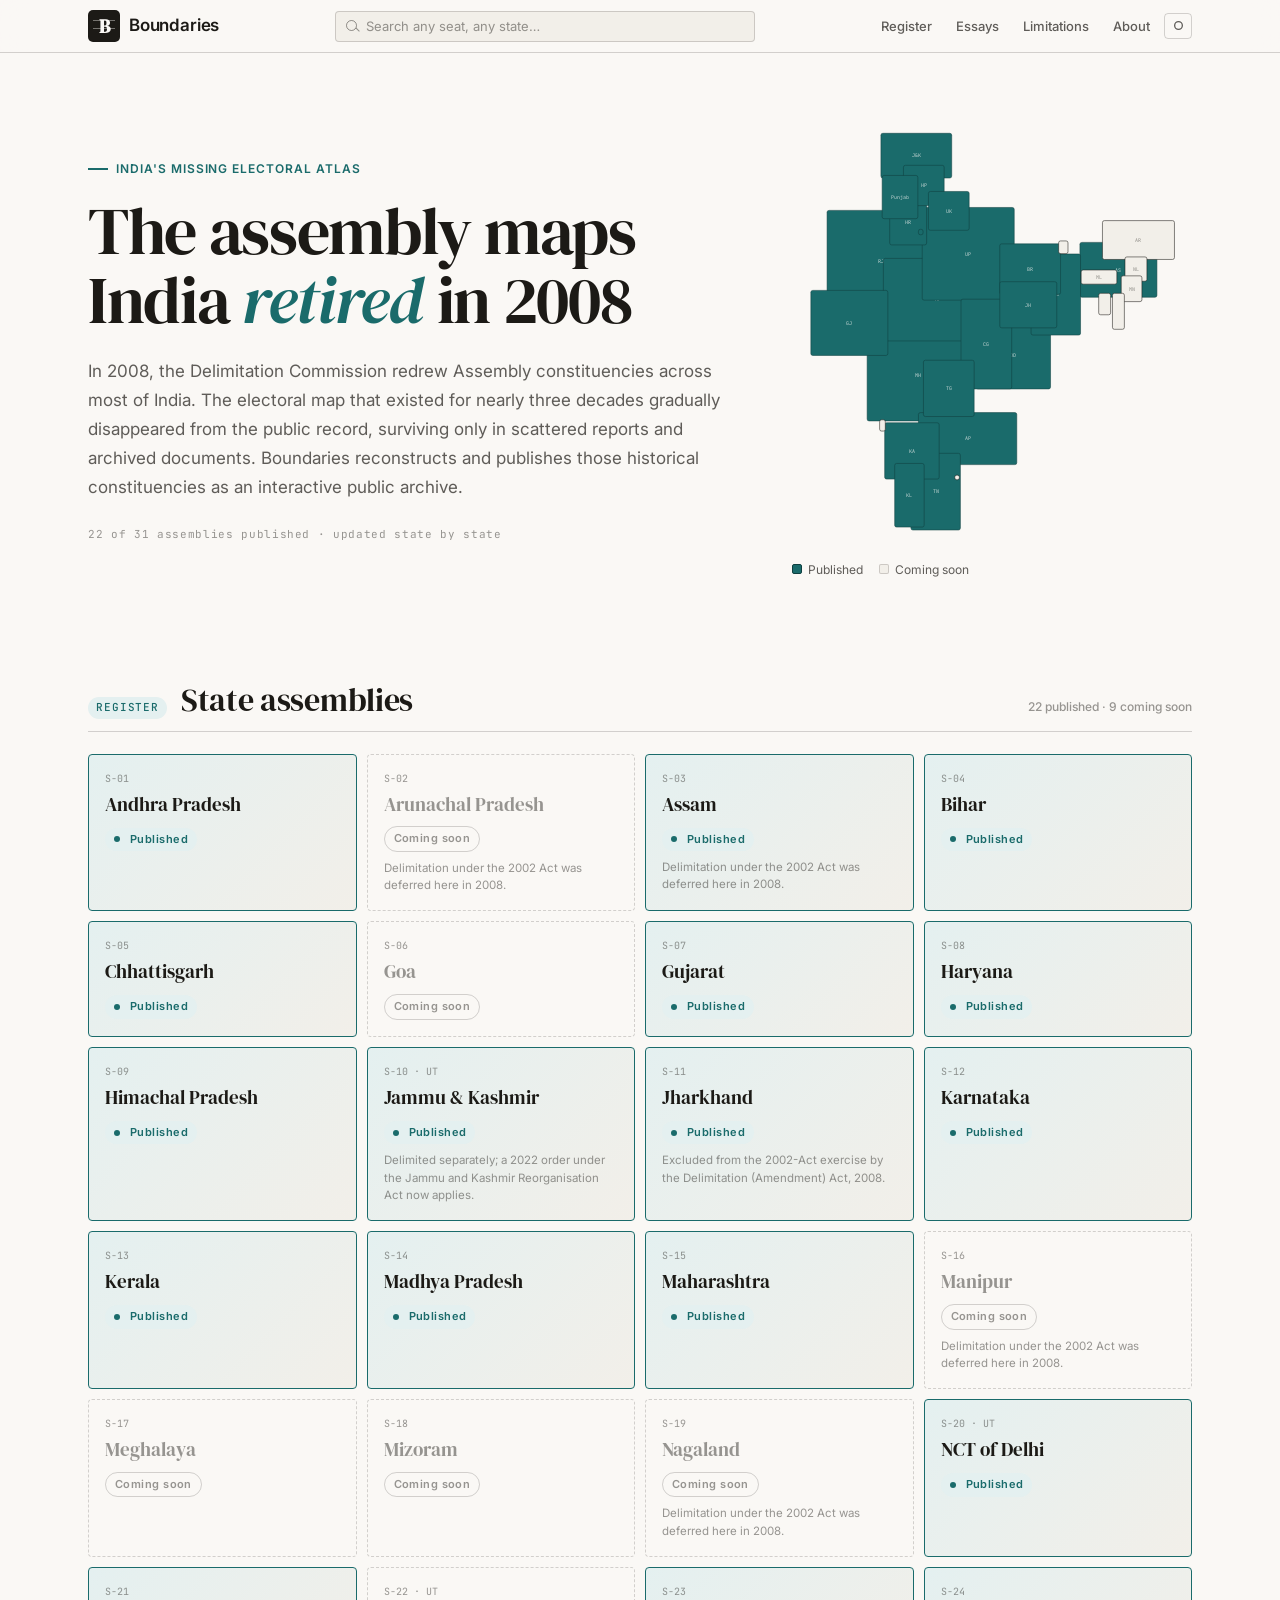
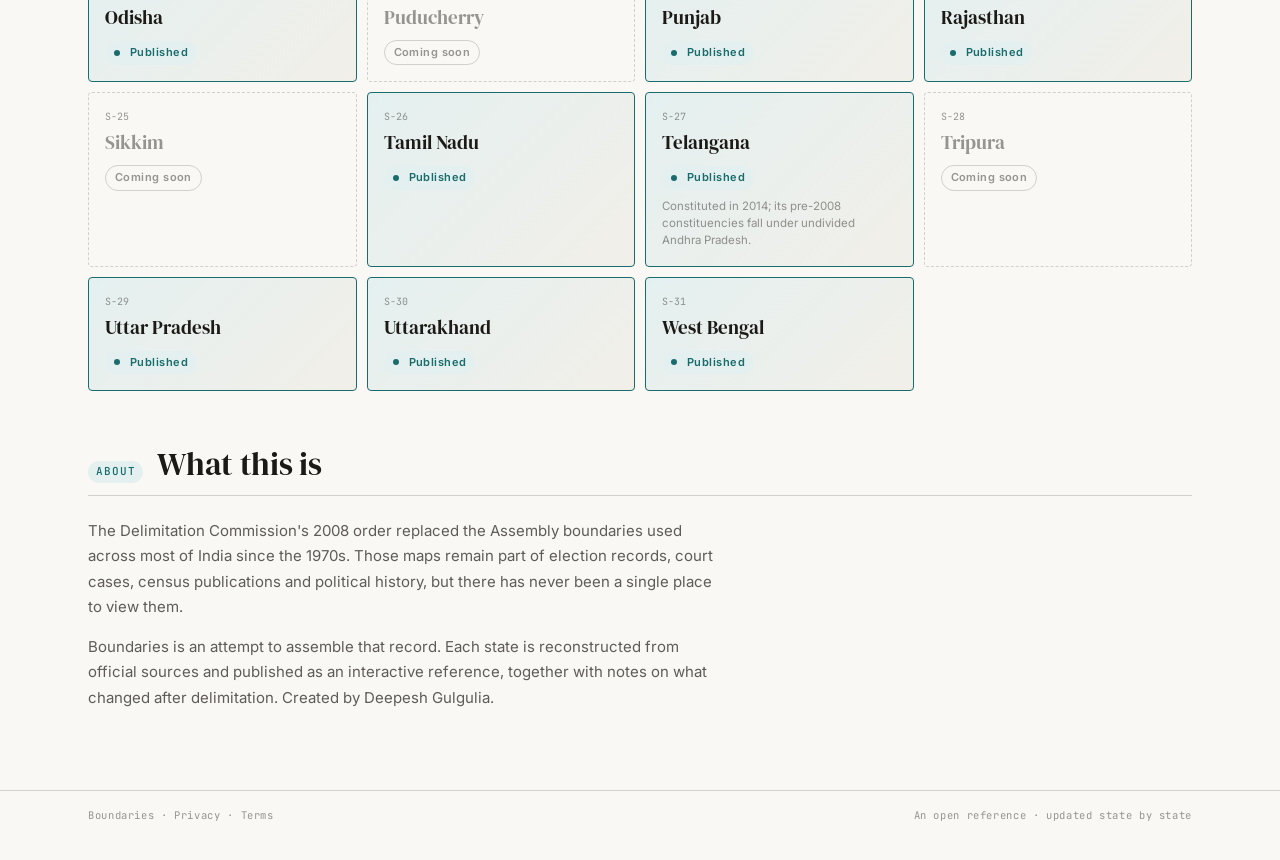
==== commit 48ed8f03: "Update index.html" ====
--- a/index.html
+++ b/index.html
@@ -149,7 +149,7 @@
         </div>
         <div class="map-legend">
           <span><span class="dot dot-live"></span>Published</span>
-          <span><span class="dot dot-soon"></span>Coming soon — click to explore</span>
+          <span><span class="dot dot-soon"></span>Coming soon</span>
         </div>
       </div>
     </div>
--- a/assets/styles.css
+++ b/assets/styles.css
@@ -746,7 +746,7 @@
   color: var(--ink-45);
 }
 
-/* ---- skip link ------------------------------------------------ */
+footer.colophon a { color: inherit; } footer.colophon a:hover { color: var(--ink); }  /* ---- skip link ------------------------------------------------ */
 
 .skip {
   position: absolute;
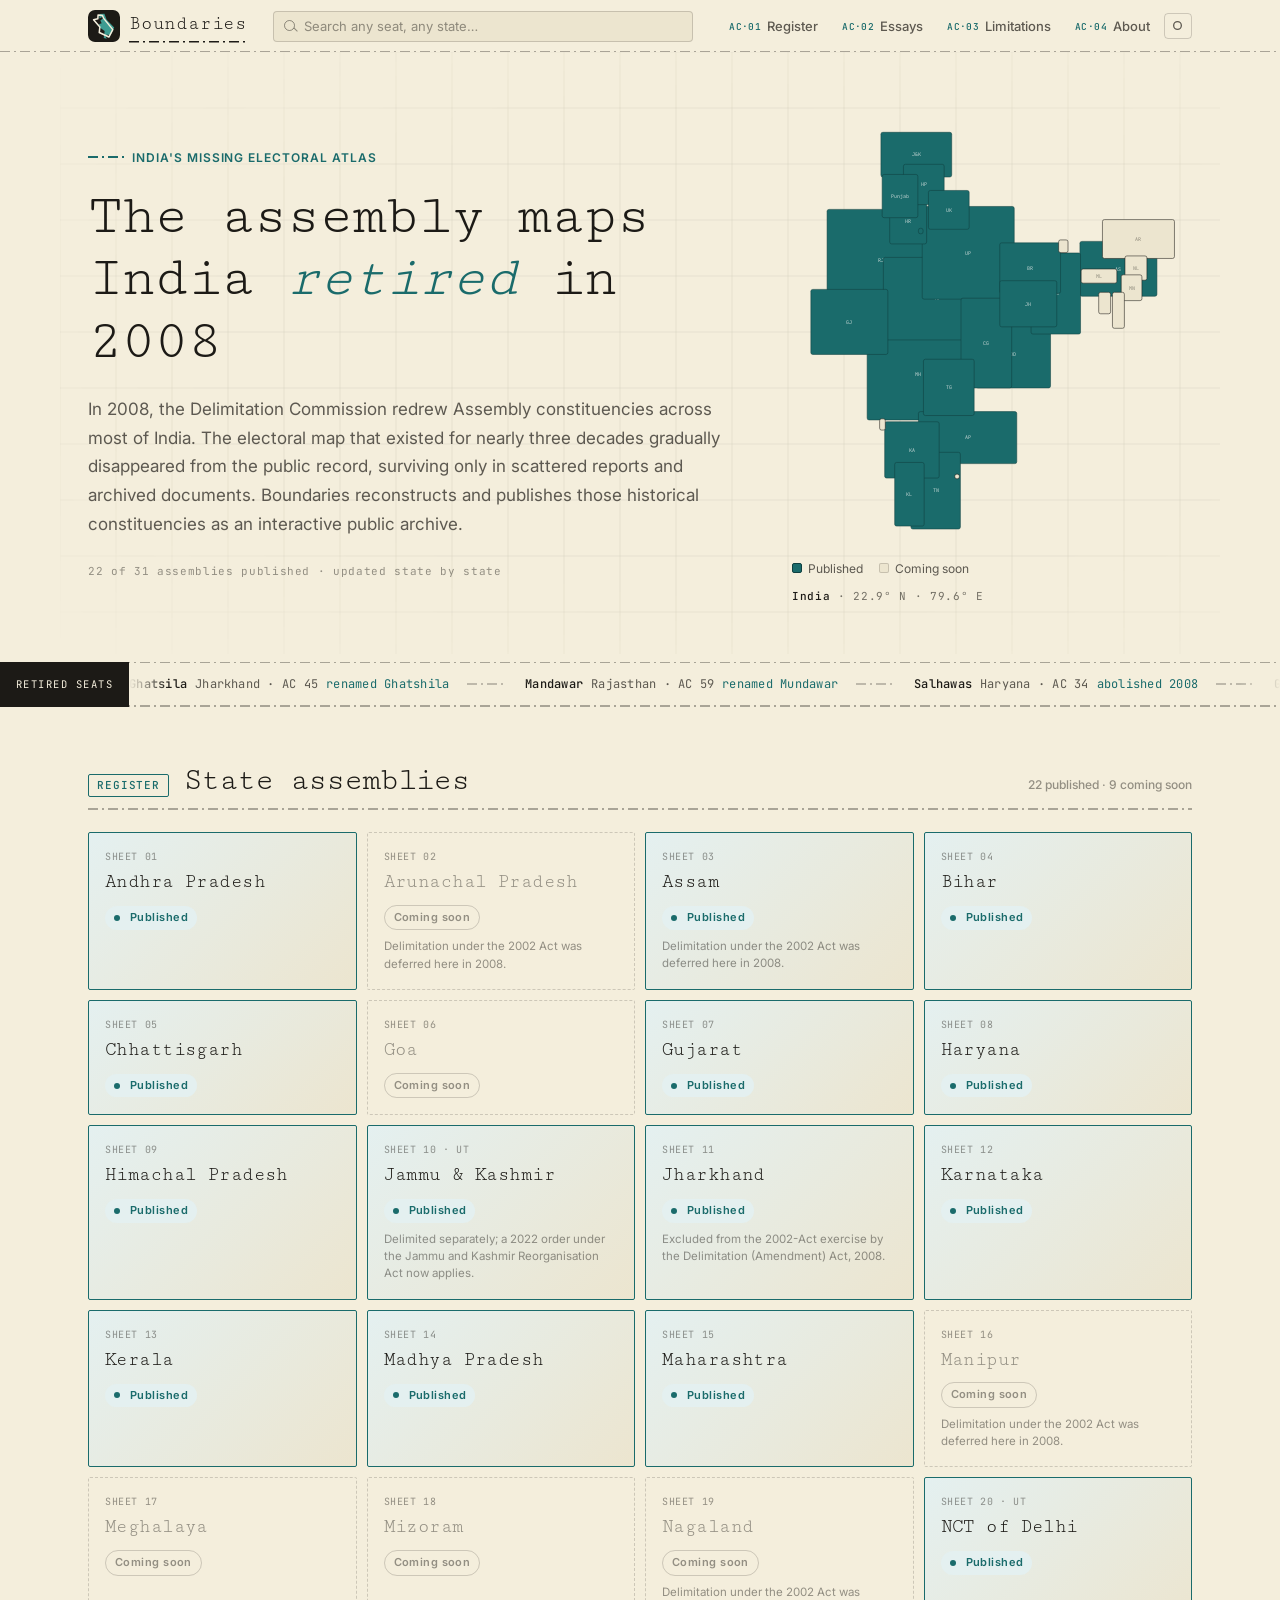
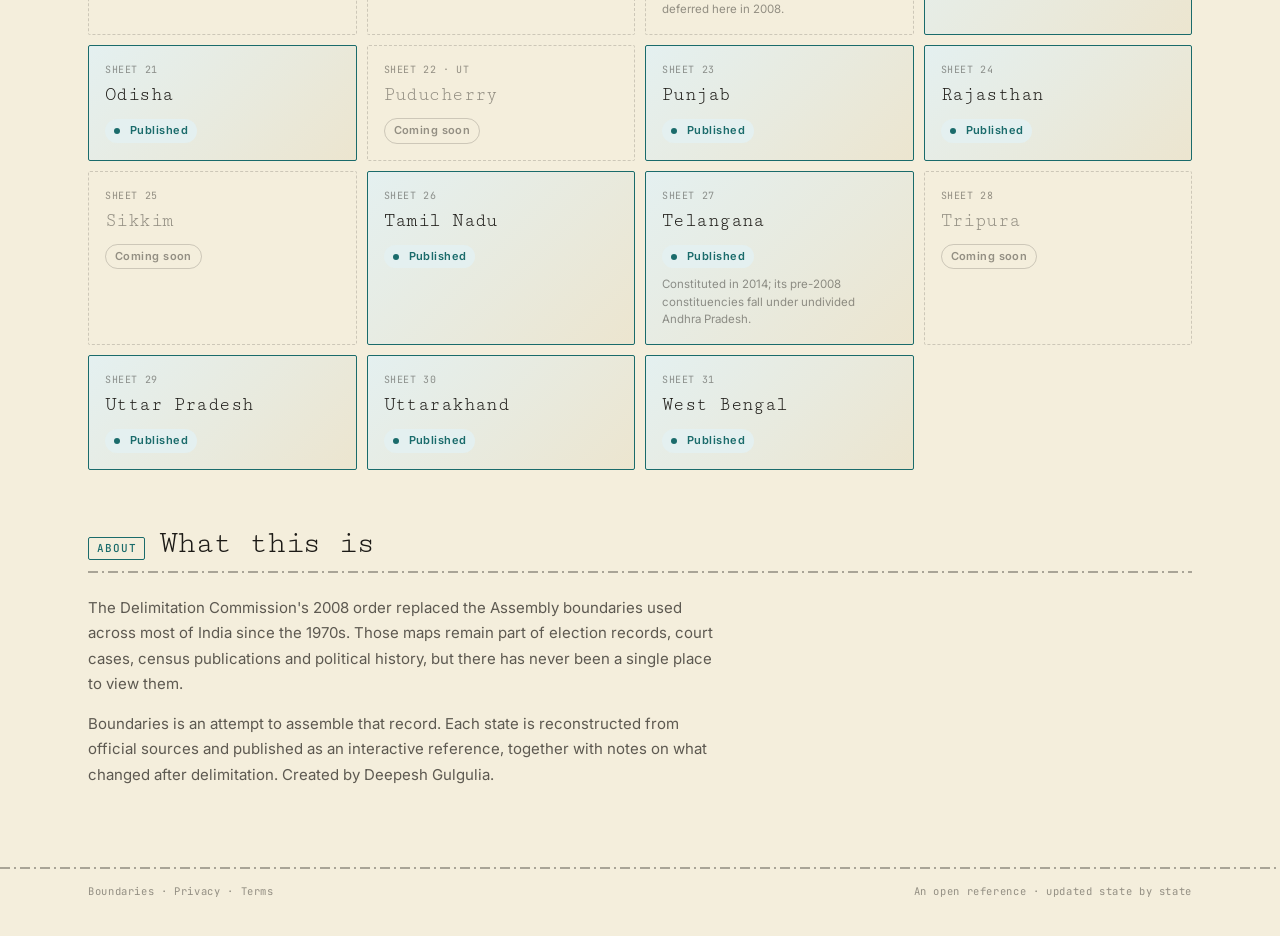
==== commit eeab85b7: "Update index.html" ====
--- a/index.html
+++ b/index.html
@@ -6,7 +6,8 @@
   <meta name="viewport" content="width=device-width, initial-scale=1">
   <title>Boundaries — Pre-2008 delimitation maps of India's state assemblies</title>
   <meta name="description" content="An open reference publishing the electoral maps of India's state legislative assemblies as they stood before the 2008 delimitation, one state at a time.">
-  <link rel="icon" href="data:image/svg+xml,%3Csvg xmlns='http://www.w3.org/2000/svg' viewBox='0 0 32 32'%3E%3Crect width='32' height='32' rx='5' fill='%231c1a16'/%3E%3Ctext x='16' y='25' text-anchor='middle' font-family='Georgia,serif' font-size='20' fill='%23faf8f5'%3EB%3C/text%3E%3C/svg%3E">
+   <link rel="icon" href="/assets/logo-mark.svg" type="image/svg+xml">
+    <script type="application/ld+json">{"@context":"https://schema.org","@type":"WebSite","name":"Boundaries","url":"https://boundaries.in/"}</script>
   <link rel="preconnect" href="https://fonts.googleapis.com">
   <link rel="preconnect" href="https://fonts.gstatic.com" crossorigin>
   <link href="https://fonts.googleapis.com/css2?family=DM+Serif+Display:ital@0;1&family=EB+Garamond:ital,wght@0,400;0,500;0,600;1,400;1,500&family=Inter:wght@400;500;600&family=JetBrains+Mono:wght@400;500&display=swap" rel="stylesheet">
--- a/assets/styles.css
+++ b/assets/styles.css
@@ -3,7 +3,7 @@
    Warm cream · deep charcoal · teal accent · Inter + DM Serif + JetBrains Mono
    ============================================================ */
 
-@import url('https://fonts.googleapis.com/css2?family=DM+Serif+Display:ital@0;1&family=Inter:wght@400;500;600&family=JetBrains+Mono:wght@400;500&display=swap');
+@import url('https://fonts.googleapis.com/css2?family=Cutive+Mono&family=DM+Serif+Display:ital@0;1&family=Inter:wght@400;500;600&family=JetBrains+Mono:wght@400;500&display=swap');
 
 :root {
   --bg:       #faf8f5;
@@ -2246,3 +2246,285 @@
   line-height: 1.66;
 }
 .reading__body .submit-card p { font-size: 17.5px; }
+
+
+/* ============================================================
+   v3 — the cartographic layer
+   Buff survey paper, a typewriter display face, and the dash-dot
+   boundary line of Survey of India sheets as the site's own mark.
+   Everything here overrides what comes before; carto.js supplies
+   the pieces that need data (ticker, sheet numbers, coordinates).
+   ============================================================ */
+
+:root {
+  --bg:       #f4eedc;
+  --surface:  #ece5cf;
+  --surface2: #e2d9bf;
+  --serif:    'Cutive Mono', 'Courier New', ui-monospace, monospace;
+  /* the boundary line: dash, gap, dot, gap. Drawn in currentColor so it
+     follows whatever colour the element sets. */
+  --boundary: repeating-linear-gradient(90deg,
+                currentColor 0 10px, transparent 10px 14px,
+                currentColor 14px 16px, transparent 16px 20px);
+}
+[data-theme="dark"] {
+  --bg:       #15140f;
+  --surface:  #1e1c16;
+  --surface2: #27241c;
+}
+
+.masthead { background: rgba(244, 238, 220, 0.9); border-bottom: none; }
+[data-theme="dark"] .masthead { background: rgba(21, 20, 15, 0.9); }
+
+/* ---- the boundary line ---------------------------------------- */
+
+.masthead::after,
+footer.colophon::before,
+.section__head::after,
+.bline {
+  content: '';
+  display: block;
+  height: 1.5px;
+  color: var(--ink-35);
+  background: var(--boundary);
+}
+.masthead::after { position: absolute; left: 0; right: 0; bottom: 0; }
+footer.colophon { border-top: none; position: relative; }
+footer.colophon::before { position: absolute; left: 0; right: 0; top: 0; }
+.section__head { border-bottom: none; position: relative; }
+.section__head::after { position: absolute; left: 0; right: 0; bottom: 0; }
+
+.hero__eyebrow::before,
+.reading__eyebrow::before {
+  width: 36px;
+  height: 1.5px;
+  color: currentColor;
+  background: var(--boundary);
+}
+
+/* links draw the line in on hover rather than underlining */
+.masthead__links a,
+footer.colophon a,
+.reading__body a,
+.seat-ticker a {
+  text-decoration: none !important;
+  background: var(--boundary) left bottom / 0 1.5px no-repeat;
+  transition: background-size 0.28s ease, color 100ms;
+}
+.masthead__links a:hover,
+footer.colophon a:hover,
+.reading__body a:hover,
+.seat-ticker a:hover { background-size: 100% 1.5px; }
+.masthead__links a { border-radius: 0; padding: 5px 2px; margin: 0 8px; }
+.masthead__links a:hover { background-color: transparent; }
+.reading__body a { padding-bottom: 2px; }
+
+/* ---- display face --------------------------------------------- */
+
+body .hero-title,
+.reading h1,
+.state-hero__h1,
+.section__head h2 {
+  font-family: var(--serif);
+  letter-spacing: -0.035em;
+}
+body .hero-title { font-size: clamp(34px, 4.7vw, 58px); line-height: 1.08; }
+.state-card .name,
+.figures .v,
+.sheet__title .t1 { letter-spacing: -0.03em; }
+
+/* ---- the mark ---------------------------------------------------
+   Adampur, Punjab: the 2008 seat in teal under the line of the 1976
+   seat it replaced. The B square underneath stays in the markup. */
+.masthead__mark .logo-b {
+  font-size: 0 !important;
+  color: transparent !important;
+  background: url("logo-mark.svg") center / cover no-repeat !important;
+  border-radius: 7px !important;
+}
+.masthead__mark .logo-b::before,
+.masthead__mark .logo-b::after { display: none; }
+.masthead__mark > span:last-child {
+  font-family: var(--serif);
+  font-weight: 400;
+  font-size: 19px;
+  letter-spacing: -0.04em;
+  padding-bottom: 3px;
+  color: var(--ink);
+  background: var(--boundary) left bottom / 100% 1.5px no-repeat;
+}
+
+/* ---- constituency numbers in the navigation -------------------- */
+
+.masthead__links a::before {
+  font-family: var(--mono);
+  font-size: 9.5px;
+  font-weight: 500;
+  letter-spacing: 0.04em;
+  color: var(--teal);
+  margin-right: 6px;
+  position: relative;
+  top: -1px;
+}
+.masthead__links a[href$="#register"]::before   { content: "AC\00b7 01"; }
+.masthead__links a[href="essays.html"]::before  { content: "AC\00b7 02"; }
+.masthead__links a[href="limitations.html"]::before { content: "AC\00b7 03"; }
+.masthead__links a[href$="#about"]::before      { content: "AC\00b7 04"; }
+@media (max-width: 720px) {
+  .masthead__links a::before { display: none; }
+  .masthead__links a { margin: 0 5px; }
+}
+
+/* ---- the register as a sheet index ------------------------------ */
+
+.state-card { border-radius: 2px; }
+.state-card .serial { letter-spacing: 0.06em; text-transform: uppercase; }
+.section__head .plate {
+  background: transparent;
+  border: 0.75px solid currentColor;
+  border-radius: 2px;
+}
+
+/* ---- the map-sheet frame ----------------------------------------
+   Graticule behind the heroes, tick rulers in the page margins, and
+   the sheet number and coordinates printed along them. */
+
+.hero-grid,
+.state-hero { position: relative; isolation: isolate; }
+.hero-grid::before,
+.state-hero::before {
+  content: '';
+  position: absolute;
+  inset: 0 -28px;
+  z-index: -1;
+  pointer-events: none;
+  background-image:
+    linear-gradient(var(--ink-06) 0.75px, transparent 0.75px),
+    linear-gradient(90deg, var(--ink-06) 0.75px, transparent 0.75px);
+  background-size: 56px 56px;
+  background-position: -0.5px -0.5px;
+  -webkit-mask-image: radial-gradient(ellipse at 60% 50%, #000 55%, transparent 100%);
+          mask-image: radial-gradient(ellipse at 60% 50%, #000 55%, transparent 100%);
+}
+@media (max-width: 600px) {
+  .hero-grid::before,
+  .state-hero::before { inset: 0 -16px; }
+}
+
+.sheet-ruler,
+.sheet-margin { display: none; }
+@media (min-width: 1320px) {
+  .sheet-ruler {
+    display: block;
+    position: fixed;
+    top: 76px;
+    bottom: 24px;
+    width: 11px;
+    z-index: 1;
+    pointer-events: none;
+    background:
+      repeating-linear-gradient(180deg, var(--ink-35) 0 0.75px, transparent 0.75px 100px) 0 0 / 11px 100% no-repeat,
+      repeating-linear-gradient(180deg, var(--ink-25) 0 0.75px, transparent 0.75px 20px) 0 0 / 5px 100% no-repeat;
+  }
+  .sheet-ruler--l { left: 22px; border-left: 0.75px solid var(--ink-18); }
+  .sheet-ruler--r { right: 22px; border-right: 0.75px solid var(--ink-18); transform: scaleX(-1); }
+  .sheet-margin {
+    display: block;
+    position: fixed;
+    top: 50%;
+    z-index: 1;
+    pointer-events: none;
+    font-family: var(--mono);
+    font-size: 10px;
+    letter-spacing: 0.14em;
+    text-transform: uppercase;
+    white-space: nowrap;
+    color: var(--ink-45);
+  }
+  .sheet-margin--l { left: 46px; transform: translate(-50%, -50%) rotate(-90deg); }
+  .sheet-margin--r { right: 46px; transform: translate(50%, -50%) rotate(90deg); }
+}
+@media print { .sheet-ruler, .sheet-margin { display: none !important; } }
+
+/* coordinates readout under the homepage map */
+.coord-read {
+  margin-top: 10px;
+  font-family: var(--mono);
+  font-size: 11px;
+  letter-spacing: 0.06em;
+  color: var(--ink-60);
+  min-height: 1.6em;
+}
+.coord-read b { font-weight: 500; color: var(--ink); }
+
+/* ---- retired-seats ticker ------------------------------------- */
+
+.seat-ticker {
+  position: relative;
+  display: flex;
+  align-items: stretch;
+  margin: 8px 0 0;
+  font-family: var(--mono);
+  font-size: 12px;
+  letter-spacing: 0.02em;
+  color: var(--ink-70);
+  overflow: hidden;
+}
+.seat-ticker::before,
+.seat-ticker::after {
+  content: '';
+  position: absolute;
+  left: 0; right: 0;
+  height: 1.5px;
+  color: var(--ink-35);
+  background: var(--boundary);
+}
+.seat-ticker::before { top: 0; }
+.seat-ticker::after { bottom: 0; }
+.seat-ticker__label {
+  flex: none;
+  position: relative;
+  z-index: 2;
+  display: flex;
+  align-items: center;
+  padding: 0 16px;
+  background: var(--ink);
+  color: var(--bg);
+  font-size: 10.5px;
+  letter-spacing: 0.14em;
+  text-transform: uppercase;
+}
+.seat-ticker__view {
+  flex: 1;
+  overflow: hidden;
+  -webkit-mask-image: linear-gradient(90deg, transparent, #000 40px, #000 calc(100% - 40px), transparent);
+          mask-image: linear-gradient(90deg, transparent, #000 40px, #000 calc(100% - 40px), transparent);
+}
+.seat-ticker__track {
+  display: flex;
+  width: max-content;
+  padding: 13px 0;
+  animation: seat-ticker var(--ticker-dur, 90s) linear infinite;
+}
+.seat-ticker:hover .seat-ticker__track { animation-play-state: paused; }
+.seat-ticker__item { display: inline-flex; align-items: baseline; gap: 8px; white-space: nowrap; }
+.seat-ticker__item a { color: var(--ink); font-weight: 500; }
+.seat-ticker__item .fate { color: var(--teal); }
+.seat-ticker__sep {
+  display: inline-block;
+  width: 40px;
+  height: 1.5px;
+  margin: 0 18px;
+  align-self: center;
+  color: var(--ink-25);
+  background: var(--boundary);
+}
+@keyframes seat-ticker { to { transform: translateX(-50%); } }
+@media (prefers-reduced-motion: reduce) {
+  .seat-ticker__track { animation: none; }
+  .seat-ticker__view { overflow-x: auto; }
+}
+@media (max-width: 600px) {
+  .seat-ticker__label { padding: 0 10px; font-size: 9.5px; }
+}
+@media print { .seat-ticker { display: none; } }
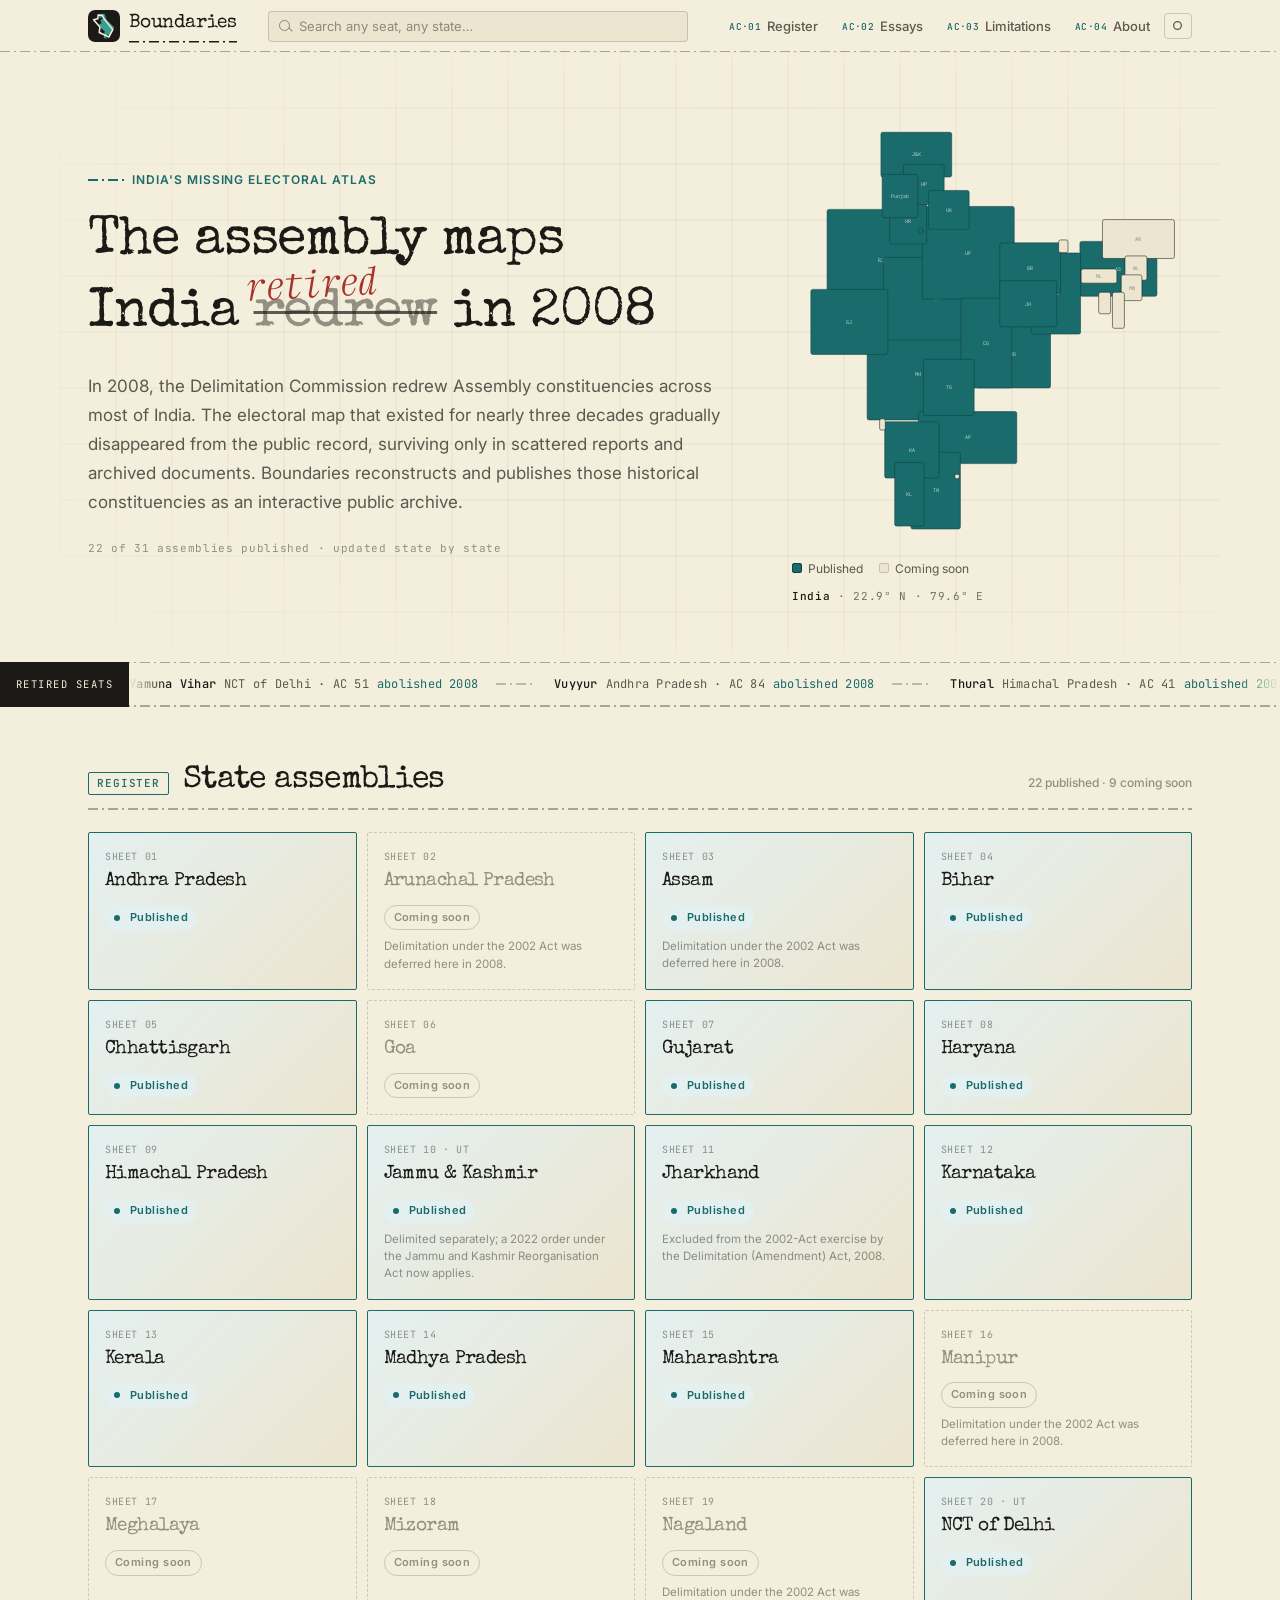
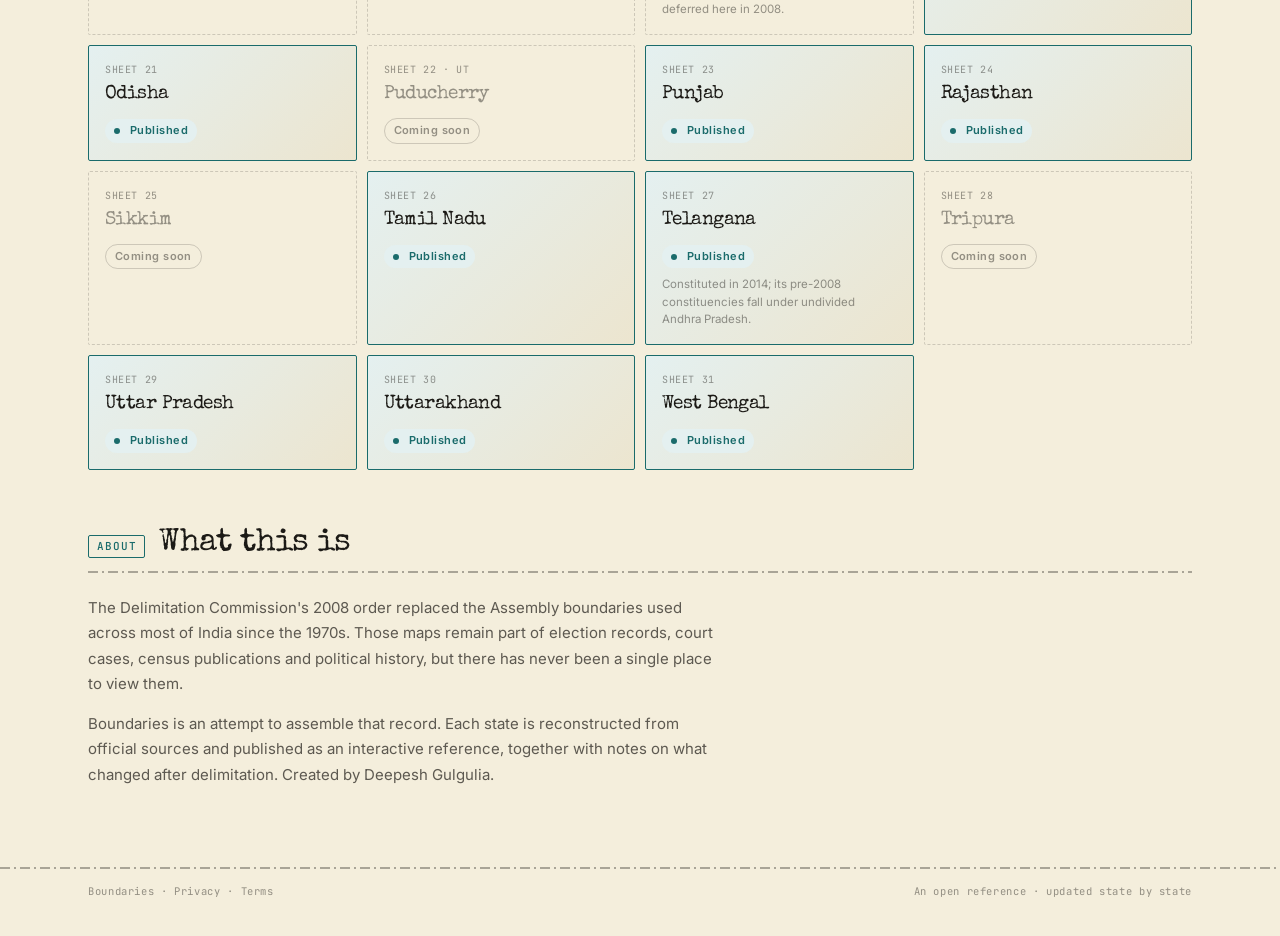
==== commit 14293a45: "Update index.html" ====
--- a/index.html
+++ b/index.html
@@ -136,7 +136,7 @@
       <div>
         <div class="hero__eyebrow">Pre-2008 delimitation</div>
         <h1 class="hero-title">
-          <span class="w">The&nbsp;</span><span class="w">assembly&nbsp;</span><span class="w">maps&nbsp;</span><span class="w">India&nbsp;</span><span class="w it">retired&nbsp;</span><span class="w">in&nbsp;2008</span>
+          <span class="w">The&nbsp;</span><span class="w">assembly&nbsp;</span><span class="w">maps&nbsp;</span><span class="w">India&nbsp;</span><span class="w it amend"><s>redrew</s><span class="amend__now">retired</span>&nbsp;</span><span class="w">in&nbsp;2008</span>
         </h1>
         <p class="hero__lede">
           In 2008, the boundaries of assembly constituencies across most of India were redrawn. The maps they replaced — on which every state election of the preceding three decades had been fought — have no consolidated public source. Boundaries publishes them, one state at a time.
--- a/assets/styles.css
+++ b/assets/styles.css
@@ -3,7 +3,7 @@
    Warm cream · deep charcoal · teal accent · Inter + DM Serif + JetBrains Mono
    ============================================================ */
 
-@import url('https://fonts.googleapis.com/css2?family=Cutive+Mono&family=DM+Serif+Display:ital@0;1&family=Inter:wght@400;500;600&family=JetBrains+Mono:wght@400;500&display=swap');
+@import url('https://fonts.googleapis.com/css2?family=Special+Elite&family=Xanh+Mono:ital@1&family=DM+Serif+Display:ital@0;1&family=Inter:wght@400;500;600&family=JetBrains+Mono:wght@400;500&display=swap');
 
 :root {
   --bg:       #faf8f5;
@@ -2260,7 +2260,7 @@
   --bg:       #f4eedc;
   --surface:  #ece5cf;
   --surface2: #e2d9bf;
-  --serif:    'Cutive Mono', 'Courier New', ui-monospace, monospace;
+  --serif:    'Special Elite', 'Courier New', ui-monospace, monospace;   --amend:    #a8322a;
   /* the boundary line: dash, gap, dot, gap. Drawn in currentColor so it
      follows whatever colour the element sets. */
   --boundary: repeating-linear-gradient(90deg,
@@ -2268,7 +2268,7 @@
                 currentColor 14px 16px, transparent 16px 20px);
 }
 [data-theme="dark"] {
-  --bg:       #15140f;
+  --amend:    #e08a76;   --bg:       #15140f;
   --surface:  #1e1c16;
   --surface2: #27241c;
 }
@@ -2326,9 +2326,9 @@
 .state-hero__h1,
 .section__head h2 {
   font-family: var(--serif);
-  letter-spacing: -0.035em;
-}
-body .hero-title { font-size: clamp(34px, 4.7vw, 58px); line-height: 1.08; }
+  letter-spacing: -0.02em;
+}
+body .hero-title { font-size: clamp(32px, 4.4vw, 54px); line-height: 1.32; }  /* the gazette correction: the typed word struck through, the amendment    written in above it in red ink, as on a corrigendum to an order */ body .hero-title .w.amend {   position: relative;   font-style: normal;   color: inherit; } .hero-title .amend s {   color: var(--ink-45);   text-decoration-thickness: 0.06em;   text-decoration-color: var(--ink-70); } .hero-title .amend__now {   position: absolute;   left: -0.15em;   bottom: 1.02em;   font-family: 'Xanh Mono', ui-monospace, monospace;   font-style: italic;   font-size: 0.7em;   letter-spacing: -0.01em;   white-space: nowrap;   color: var(--amend);   transform: rotate(-3deg);   transform-origin: left bottom; }
 .state-card .name,
 .figures .v,
 .sheet__title .t1 { letter-spacing: -0.03em; }
